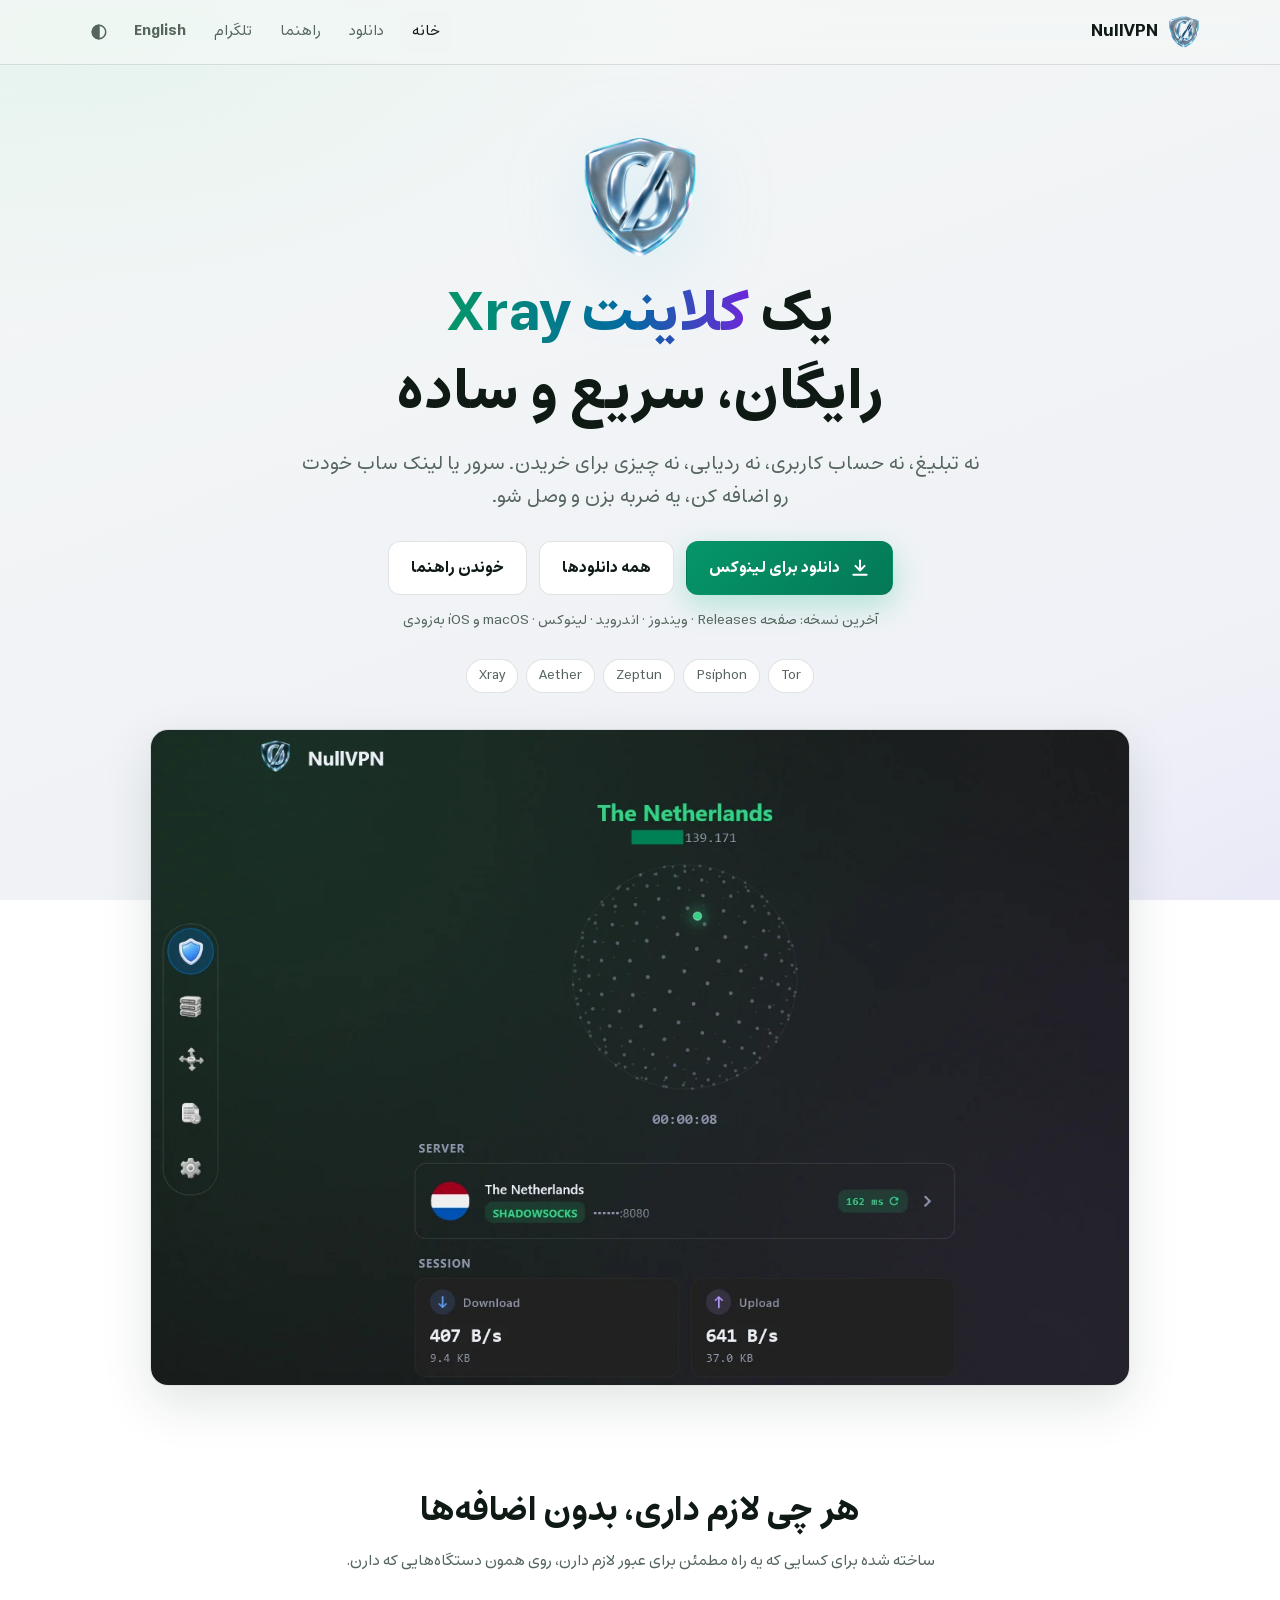
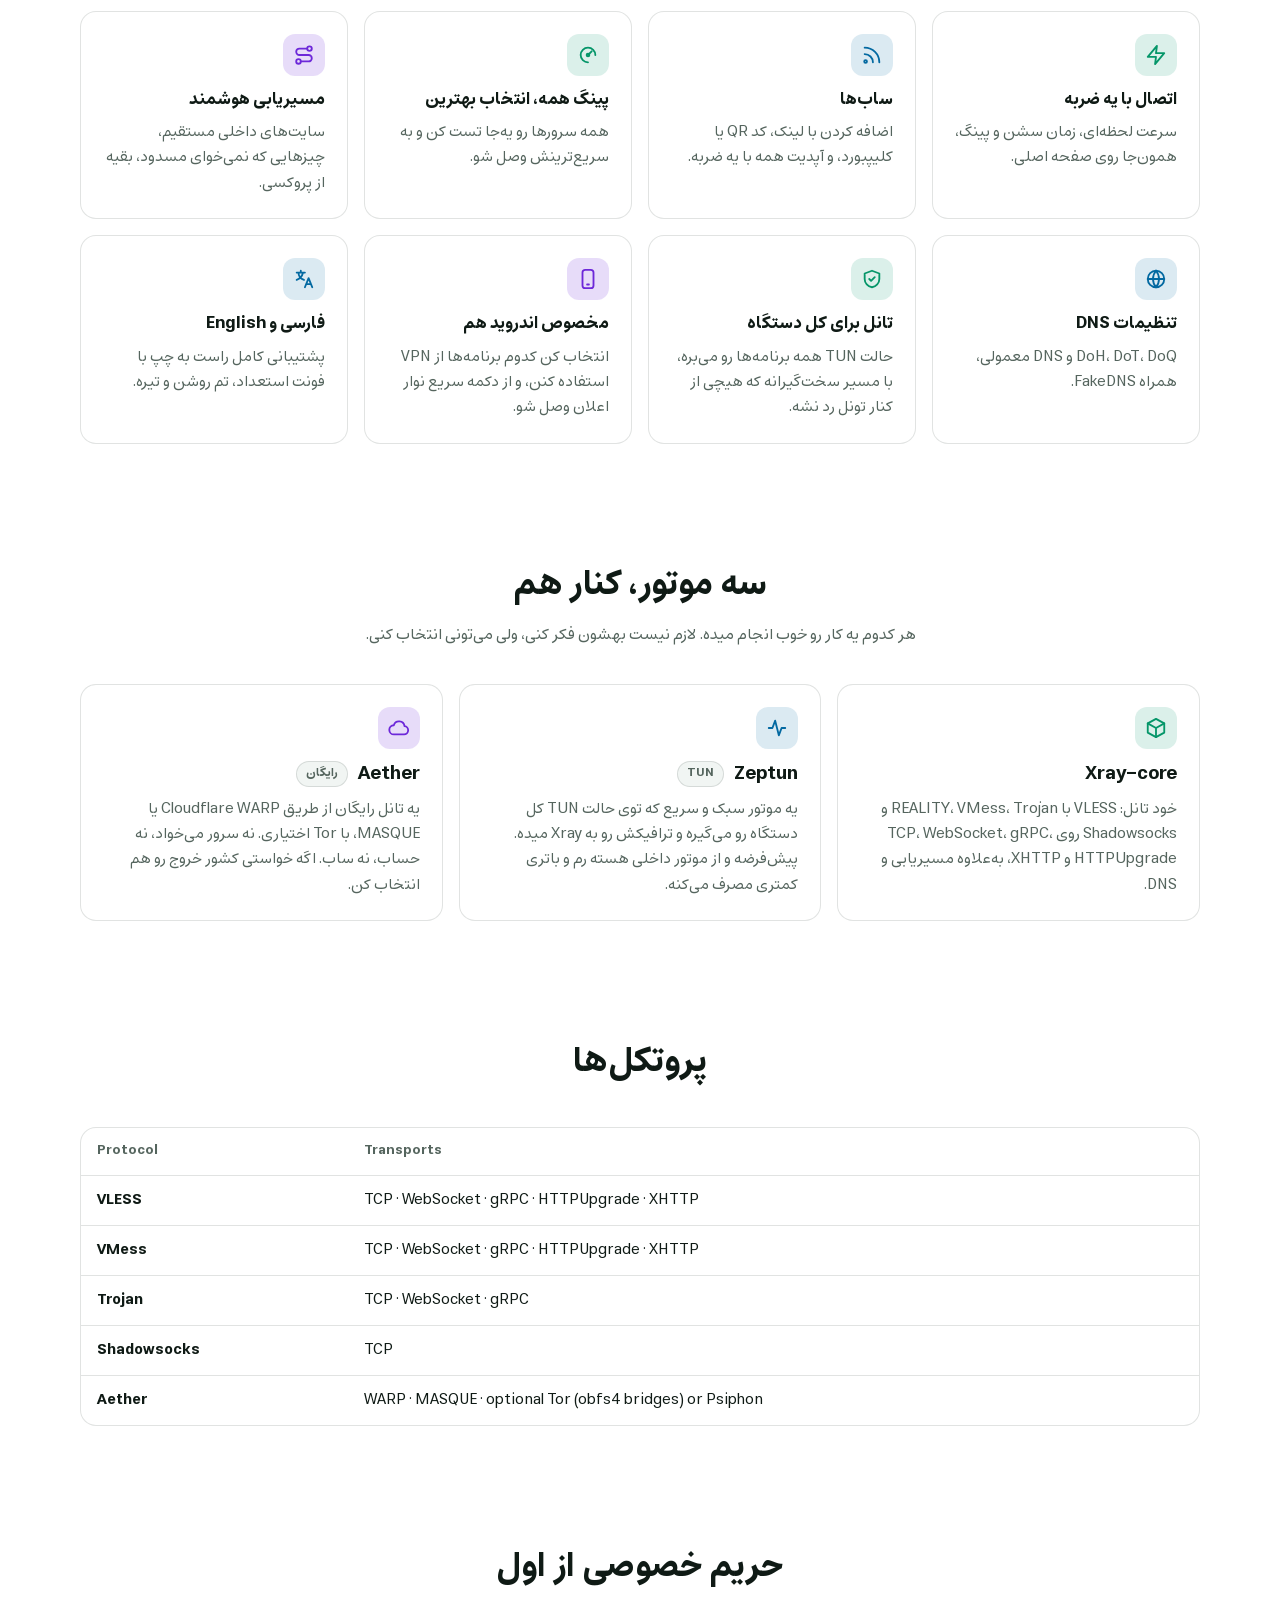
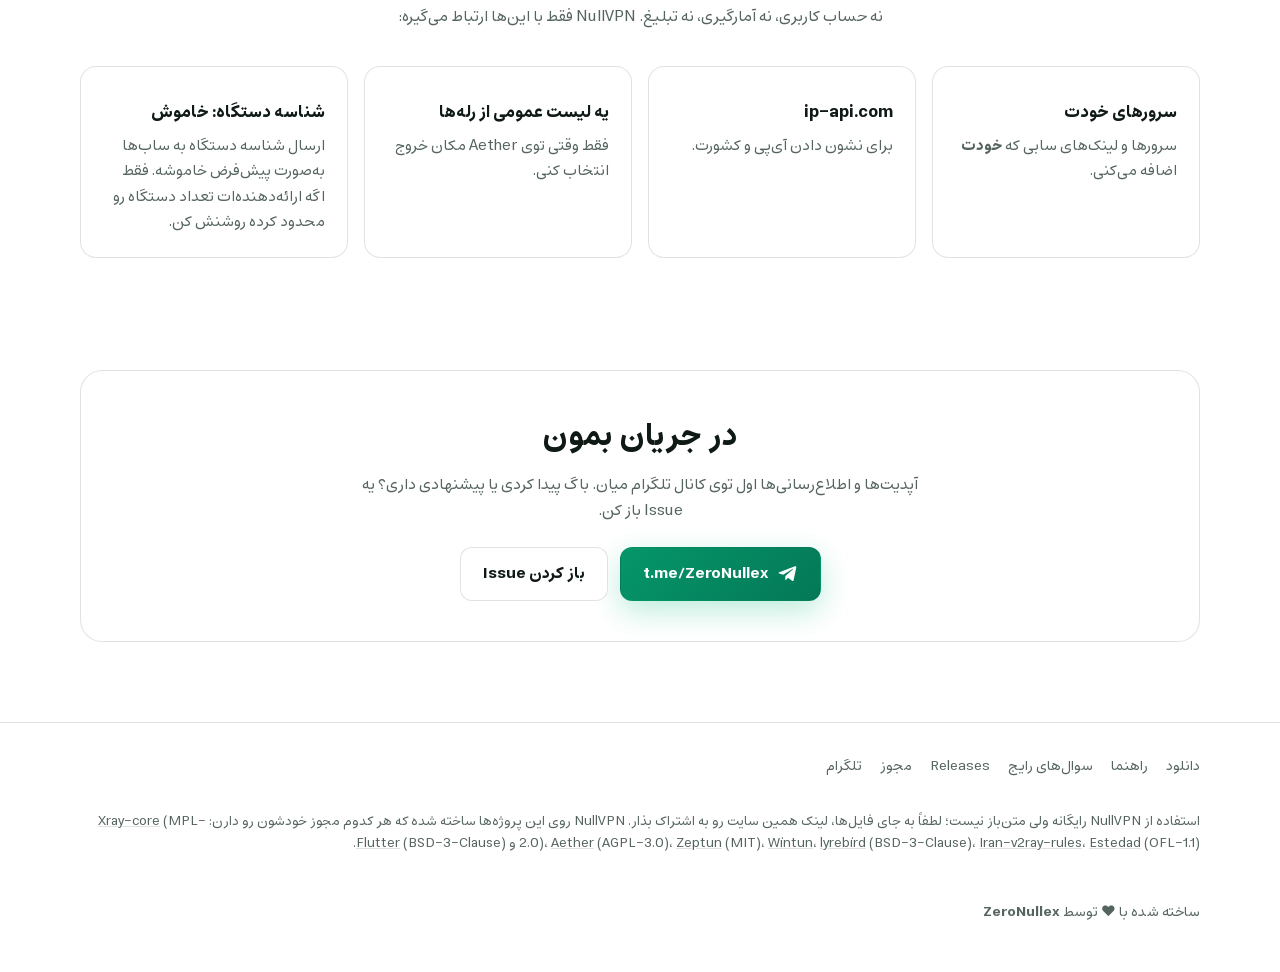
==== fa/index.html @ 5c980df4 "Live Web" ====
<!doctype html>
<html lang="fa" dir="rtl">
<head>
<meta charset="utf-8">
<meta name="viewport" content="width=device-width, initial-scale=1">
<title>NullVPN — کلاینت رایگان Xray</title>
<meta name="description" content="NullVPN یک کلاینت Xray رایگان، سریع و ساده برای ویندوز، اندروید و لینوکسه. نه تبلیغ، نه حساب کاربری، نه ردیابی. همراه با موتور Zeptun و تانل رایگان Aether.">
<meta name="theme-color" content="#0b1210">
<link rel="icon" type="image/png" sizes="32x32" href="../assets/logo-32.png">
<link rel="apple-touch-icon" href="../assets/logo-180.png">
<link rel="alternate" hreflang="en" href="https://nullvpnapp.github.io/">
<link rel="alternate" hreflang="fa" href="https://nullvpnapp.github.io/fa/">
<meta property="og:title" content="NullVPN — کلاینت رایگان Xray">
<meta property="og:description" content="رایگان، سریع و ساده. نه تبلیغ، نه حساب کاربری، نه ردیابی. ویندوز، اندروید و لینوکس.">
<meta property="og:image" content="https://nullvpnapp.github.io/assets/og.jpg">
<meta property="og:type" content="website">
<meta property="og:locale" content="fa_IR">
<meta name="twitter:card" content="summary_large_image">
<link rel="preconnect" href="https://fonts.googleapis.com">
<link rel="preconnect" href="https://fonts.gstatic.com" crossorigin>
<link rel="stylesheet" href="https://fonts.googleapis.com/css2?family=Inter:wght@400;600;700;800&family=JetBrains+Mono:wght@400;600&display=swap">
<link rel="stylesheet" href="../assets/style.css?v=2">
<script>try{var t=localStorage.getItem("theme");if(t)document.documentElement.setAttribute("data-theme",t)}catch(e){}</script>
<script src="../assets/site.js?v=2" defer></script>
</head>
<body>

<header class="site-header">
  <div class="wrap">
    <a class="brand" href="./"><img src="../assets/logo-64.png" alt="" width="32" height="32">NullVPN</a>
    <nav class="nav" aria-label="منو">
      <a href="./" aria-current="page">خانه</a>
      <a href="download.html">دانلود</a>
      <a href="guide.html">راهنما</a>
      <a href="https://t.me/ZeroNullex" rel="noopener">تلگرام</a>
      <a class="lang" href="../" data-lang-switch lang="en" hreflang="en">English</a>
      <button id="theme-toggle" class="icon-btn" type="button" aria-label="تغییر تم">
        <svg viewBox="0 0 24 24" fill="none" stroke="currentColor" stroke-width="2" stroke-linecap="round" stroke-linejoin="round" aria-hidden="true"><circle cx="12" cy="12" r="9"/><path d="M12 3a9 9 0 0 0 0 18z" fill="currentColor"/></svg>
      </button>
    </nav>
  </div>
</header>

<main>
  <section class="hero">
    <div class="wrap">
      <img class="hero-logo" src="../assets/logo-256.png" alt="NullVPN" width="120" height="120">
      <h1>یک <span class="grad">کلاینت Xray</span><br>رایگان، سریع و ساده</h1>
      <p class="lead">نه تبلیغ، نه حساب کاربری، نه ردیابی، نه چیزی برای خریدن. سرور یا لینک ساب خودت رو اضافه کن، یه ضربه بزن و وصل شو.</p>
      <div class="hero-actions">
        <a id="primary-download" class="btn btn-primary" href="download.html" data-download-page="download.html">
          <svg viewBox="0 0 24 24" fill="none" stroke="currentColor" stroke-width="2.4" stroke-linecap="round" stroke-linejoin="round" aria-hidden="true"><path d="M12 3v12M6.5 9.5 12 15l5.5-5.5M4 20h16"/></svg>
          <span data-label>دانلود</span>
        </a>
        <a class="btn btn-ghost" href="download.html">همه دانلودها</a>
        <a class="btn btn-ghost" href="guide.html">خوندن راهنما</a>
      </div>
      <p class="hero-note">آخرین نسخه: <span data-version>صفحه Releases</span> · ویندوز · اندروید · لینوکس · macOS و iOS به‌زودی</p>
      <ul class="pills" dir="ltr">
        <li>Xray</li><li>Aether</li><li>Zeptun</li><li>Psiphon</li><li>Tor</li>
      </ul>
      <picture>
        <source srcset="../assets/screenshot.webp" type="image/webp">
        <img class="shot" src="../assets/screenshot.jpg" alt="NullVPN در حالت وصل، با سرور، زمان سشن و سرعت لحظه‌ای" width="1266" height="848">
      </picture>
    </div>
  </section>

  <section id="features">
    <div class="wrap">
      <div class="section-title">
        <h2>هر چی لازم داری، بدون اضافه‌ها</h2>
        <p>ساخته شده برای کسایی که یه راه مطمئن برای عبور لازم دارن، روی همون دستگاه‌هایی که دارن.</p>
      </div>
      <div class="grid">
        <div class="card">
          <div class="ico"><svg viewBox="0 0 24 24" fill="none" stroke="currentColor" stroke-width="2" stroke-linecap="round" stroke-linejoin="round"><path d="M13 2 3 14h9l-1 8 10-12h-9z"/></svg></div>
          <h3>اتصال با یه ضربه</h3>
          <p>سرعت لحظه‌ای، زمان سشن و پینگ، همون‌جا روی صفحه اصلی.</p>
        </div>
        <div class="card">
          <div class="ico ice"><svg viewBox="0 0 24 24" fill="none" stroke="currentColor" stroke-width="2" stroke-linecap="round" stroke-linejoin="round"><path d="M4 11a9 9 0 0 1 9 9M4 4a16 16 0 0 1 16 16"/><circle cx="5" cy="19" r="1.5"/></svg></div>
          <h3>ساب‌ها</h3>
          <p>اضافه کردن با لینک، کد QR یا کلیپبورد، و آپدیت همه با یه ضربه.</p>
        </div>
        <div class="card">
          <div class="ico"><svg viewBox="0 0 24 24" fill="none" stroke="currentColor" stroke-width="2" stroke-linecap="round" stroke-linejoin="round"><path d="M12 20a8 8 0 1 1 8-8"/><path d="m12 12 4-4"/><circle cx="12" cy="12" r="1.5"/></svg></div>
          <h3>پینگ همه، انتخاب بهترین</h3>
          <p>همه سرورها رو یه‌جا تست کن و به سریع‌ترینش وصل شو.</p>
        </div>
        <div class="card">
          <div class="ico violet"><svg viewBox="0 0 24 24" fill="none" stroke="currentColor" stroke-width="2" stroke-linecap="round" stroke-linejoin="round"><circle cx="6" cy="19" r="2.5"/><circle cx="18" cy="5" r="2.5"/><path d="M8.5 19H17a3.5 3.5 0 0 0 0-7H7a3.5 3.5 0 0 1 0-7h8.5"/></svg></div>
          <h3>مسیریابی هوشمند</h3>
          <p>سایت‌های داخلی مستقیم، چیزهایی که نمی‌خوای مسدود، بقیه از پروکسی.</p>
        </div>
        <div class="card">
          <div class="ico ice"><svg viewBox="0 0 24 24" fill="none" stroke="currentColor" stroke-width="2" stroke-linecap="round" stroke-linejoin="round"><circle cx="12" cy="12" r="9"/><path d="M3 12h18M12 3a14 14 0 0 1 0 18M12 3a14 14 0 0 0 0 18"/></svg></div>
          <h3>تنظیمات DNS</h3>
          <p>DoH، DoT، DoQ و DNS معمولی، همراه FakeDNS.</p>
        </div>
        <div class="card">
          <div class="ico"><svg viewBox="0 0 24 24" fill="none" stroke="currentColor" stroke-width="2" stroke-linecap="round" stroke-linejoin="round"><path d="M12 3 4 6v6c0 4.5 3.4 8.3 8 9 4.6-.7 8-4.5 8-9V6z"/><path d="m9 12 2 2 4-4"/></svg></div>
          <h3>تانل برای کل دستگاه</h3>
          <p>حالت TUN همه برنامه‌ها رو می‌بره، با مسیر سخت‌گیرانه که هیچی از کنار تونل رد نشه.</p>
        </div>
        <div class="card">
          <div class="ico violet"><svg viewBox="0 0 24 24" fill="none" stroke="currentColor" stroke-width="2" stroke-linecap="round" stroke-linejoin="round"><rect x="6" y="2" width="12" height="20" rx="3"/><path d="M11 18h2"/></svg></div>
          <h3>مخصوص اندروید هم</h3>
          <p>انتخاب کن کدوم برنامه‌ها از VPN استفاده کنن، و از دکمه سریع نوار اعلان وصل شو.</p>
        </div>
        <div class="card">
          <div class="ico ice"><svg viewBox="0 0 24 24" fill="none" stroke="currentColor" stroke-width="2" stroke-linecap="round" stroke-linejoin="round"><path d="M4 5h9M8.5 3v2M6 5c0 4 3 7 6 8M11 5c-1 4-4 7-7 8M13 21l4-10 4 10M14.5 17.5h5"/></svg></div>
          <h3>فارسی و English</h3>
          <p>پشتیبانی کامل راست به چپ با فونت استعداد، تم روشن و تیره.</p>
        </div>
      </div>
    </div>
  </section>

  <section id="cores">
    <div class="wrap">
      <div class="section-title">
        <h2>سه موتور، کنار هم</h2>
        <p>هر کدوم یه کار رو خوب انجام میده. لازم نیست بهشون فکر کنی، ولی می‌تونی انتخاب کنی.</p>
      </div>
      <div class="grid cores">
        <div class="card">
          <div class="ico"><svg viewBox="0 0 24 24" fill="none" stroke="currentColor" stroke-width="2" stroke-linecap="round" stroke-linejoin="round"><path d="m12 2 9 5v10l-9 5-9-5V7z"/><path d="m12 22V12M21 7l-9 5-9-5"/></svg></div>
          <h3>Xray-core</h3>
          <p>خود تانل: VLESS با REALITY، VMess، Trojan و Shadowsocks روی TCP، WebSocket، gRPC، HTTPUpgrade و XHTTP، به‌علاوه مسیریابی و DNS.</p>
        </div>
        <div class="card">
          <div class="ico ice"><svg viewBox="0 0 24 24" fill="none" stroke="currentColor" stroke-width="2" stroke-linecap="round" stroke-linejoin="round"><path d="M3 12h4l3-8 4 16 3-8h4"/></svg></div>
          <h3>Zeptun <span class="tag">TUN</span></h3>
          <p>یه موتور سبک و سریع که توی حالت TUN کل دستگاه رو می‌گیره و ترافیکش رو به Xray میده. پیش‌فرضه و از موتور داخلی هسته رم و باتری کمتری مصرف می‌کنه.</p>
        </div>
        <div class="card">
          <div class="ico violet"><svg viewBox="0 0 24 24" fill="none" stroke="currentColor" stroke-width="2" stroke-linecap="round" stroke-linejoin="round"><path d="M17.5 19a4.5 4.5 0 0 0 .5-8.97A6 6 0 0 0 6.34 9 4 4 0 0 0 6.5 19z"/></svg></div>
          <h3>Aether <span class="tag">رایگان</span></h3>
          <p>یه تانل رایگان از طریق Cloudflare WARP یا MASQUE، با Tor اختیاری. نه سرور می‌خواد، نه حساب، نه ساب. اگه خواستی کشور خروج رو هم انتخاب کن.</p>
        </div>
      </div>
    </div>
  </section>

  <section id="protocols">
    <div class="wrap">
      <div class="section-title">
        <h2>پروتکل‌ها</h2>
      </div>
      <div class="table-wrap" dir="ltr">
        <table>
          <thead><tr><th>Protocol</th><th>Transports</th></tr></thead>
          <tbody>
            <tr><td>VLESS</td><td>TCP · WebSocket · gRPC · HTTPUpgrade · XHTTP</td></tr>
            <tr><td>VMess</td><td>TCP · WebSocket · gRPC · HTTPUpgrade · XHTTP</td></tr>
            <tr><td>Trojan</td><td>TCP · WebSocket · gRPC</td></tr>
            <tr><td>Shadowsocks</td><td>TCP</td></tr>
            <tr><td>Aether</td><td>WARP · MASQUE · optional Tor (obfs4 bridges) or Psiphon</td></tr>
          </tbody>
        </table>
      </div>
    </div>
  </section>

  <section id="privacy">
    <div class="wrap">
      <div class="section-title">
        <h2>حریم خصوصی از اول</h2>
        <p>نه حساب کاربری، نه آمارگیری، نه تبلیغ. NullVPN فقط با این‌ها ارتباط می‌گیره:</p>
      </div>
      <div class="grid">
        <div class="card"><h3>سرورهای خودت</h3><p>سرورها و لینک‌های سابی که <strong>خودت</strong> اضافه می‌کنی.</p></div>
        <div class="card"><h3>ip-api.com</h3><p>برای نشون دادن آی‌پی و کشورت.</p></div>
        <div class="card"><h3>یه لیست عمومی از رله‌ها</h3><p>فقط وقتی توی Aether مکان خروج انتخاب کنی.</p></div>
        <div class="card"><h3>شناسه دستگاه: خاموش</h3><p>ارسال شناسه دستگاه به ساب‌ها به‌صورت پیش‌فرض خاموشه. فقط اگه ارائه‌دهنده‌ات تعداد دستگاه رو محدود کرده روشنش کن.</p></div>
      </div>
    </div>
  </section>

  <section id="community">
    <div class="wrap">
      <div class="cta-band">
        <h2>در جریان بمون</h2>
        <p>آپدیت‌ها و اطلاع‌رسانی‌ها اول توی کانال تلگرام میان. باگ پیدا کردی یا پیشنهادی داری؟ یه Issue باز کن.</p>
        <div class="hero-actions">
          <a class="btn btn-primary" href="https://t.me/ZeroNullex" rel="noopener">
            <svg viewBox="0 0 24 24" fill="currentColor" aria-hidden="true"><path d="M21.9 4.3 18.7 19.4c-.2 1.1-.9 1.3-1.8.8l-4.9-3.6-2.4 2.3c-.3.3-.5.5-1 .5l.3-5 9.1-8.2c.4-.4-.1-.6-.6-.2L6.2 13 1.4 11.5c-1-.3-1-1 .2-1.5l18.8-7.2c.9-.3 1.6.2 1.5 1.5z"/></svg>
            <span dir="ltr">t.me/ZeroNullex</span>
          </a>
          <a class="btn btn-ghost" href="https://github.com/snarefps/NullVPN/issues" rel="noopener">باز کردن Issue</a>
        </div>
      </div>
    </div>
  </section>
</main>

<footer class="site-footer">
  <div class="wrap">
    <div class="foot-links">
      <a href="download.html">دانلود</a>
      <a href="guide.html">راهنما</a>
      <a href="guide.html#faq">سوال‌های رایج</a>
      <a href="https://github.com/snarefps/NullVPN/releases" rel="noopener">Releases</a>
      <a href="https://github.com/snarefps/NullVPN/blob/main/LICENSE" rel="noopener">مجوز</a>
      <a href="https://t.me/ZeroNullex" rel="noopener">تلگرام</a>
    </div>
    <p class="credits">استفاده از NullVPN رایگانه ولی متن‌باز نیست؛ لطفاً به جای فایل‌ها، لینک همین سایت رو به اشتراک بذار. NullVPN روی این پروژه‌ها ساخته شده که هر کدوم مجوز خودشون رو دارن:
      <a href="https://github.com/XTLS/Xray-core" rel="noopener">Xray-core</a> (MPL-2.0)،
      <a href="https://github.com/CluvexStudio/Aether" rel="noopener">Aether</a> (AGPL-3.0)،
      <a href="https://github.com/Noisemux/zeptun" rel="noopener">Zeptun</a> (MIT)،
      <a href="https://www.wintun.net" rel="noopener">Wintun</a>،
      <a href="https://gitlab.torproject.org/tpo/anti-censorship/pluggable-transports/lyrebird" rel="noopener">lyrebird</a> (BSD-3-Clause)،
      <a href="https://github.com/chocolate4u/Iran-v2ray-rules" rel="noopener">Iran-v2ray-rules</a>،
      <a href="https://github.com/aminabedi68/Estedad" rel="noopener">Estedad</a> (OFL-1.1) و
      <a href="https://flutter.dev" rel="noopener">Flutter</a> (BSD-3-Clause).</p>
    <p>ساخته شده با ❤️ توسط <strong>ZeroNullex</strong></p>
  </div>
</footer>

</body>
</html>
---- assets/style.css ----
/* NullVPN site. One stylesheet for both languages; Persian pages set
   dir="rtl" and lang="fa", and everything here uses logical properties so
   the layout mirrors on its own. */

@font-face {
  font-family: "Estedad";
  src: url("fonts/Estedad-Regular.ttf") format("truetype");
  font-weight: 400;
  font-display: swap;
}
@font-face {
  font-family: "Estedad";
  src: url("fonts/Estedad-Bold.ttf") format("truetype");
  font-weight: 700;
  font-display: swap;
}

:root {
  --bg: #0b1210;
  --bg-2: #120f1a;
  --surface: rgba(255, 255, 255, 0.04);
  --surface-2: rgba(255, 255, 255, 0.07);
  --border: rgba(255, 255, 255, 0.10);
  --text: #e8eeeb;
  --muted: #9aa8a2;
  --accent: #34d399;
  --accent-strong: #10b981;
  --accent-ink: #04130d;
  --ice: #7dd3fc;
  --violet: #a78bfa;
  --warn: #fbbf24;
  --code-bg: rgba(0, 0, 0, 0.35);
  --shadow: 0 20px 60px rgba(0, 0, 0, 0.45);
  --radius: 16px;
  --font: "Inter", system-ui, -apple-system, "Segoe UI", Roboto, sans-serif;
  --mono: "JetBrains Mono", ui-monospace, SFMono-Regular, Menlo, Consolas, monospace;
  color-scheme: dark;
}

:root[data-theme="light"] {
  --bg: #f4f7f5;
  --bg-2: #eef0f7;
  --surface: #ffffff;
  --surface-2: #f1f5f3;
  --border: rgba(12, 30, 22, 0.12);
  --text: #0f1a15;
  --muted: #55655e;
  --accent: #059669;
  --accent-strong: #047857;
  --accent-ink: #ffffff;
  --ice: #0369a1;
  --violet: #6d28d9;
  --warn: #b45309;
  --code-bg: #eef2f0;
  --shadow: 0 18px 50px rgba(15, 40, 30, 0.12);
  color-scheme: light;
}

@media (prefers-color-scheme: light) {
  :root:not([data-theme="dark"]) {
    --bg: #f4f7f5;
    --bg-2: #eef0f7;
    --surface: #ffffff;
    --surface-2: #f1f5f3;
    --border: rgba(12, 30, 22, 0.12);
    --text: #0f1a15;
    --muted: #55655e;
    --accent: #059669;
    --accent-strong: #047857;
    --accent-ink: #ffffff;
    --ice: #0369a1;
    --violet: #6d28d9;
    --warn: #b45309;
    --code-bg: #eef2f0;
    --shadow: 0 18px 50px rgba(15, 40, 30, 0.12);
    color-scheme: light;
  }
}

html[lang="fa"] { --font: "Estedad", "Inter", system-ui, sans-serif; }

* { box-sizing: border-box; }

html { scroll-behavior: smooth; }

body {
  margin: 0;
  font-family: var(--font);
  font-size: 16px;
  line-height: 1.65;
  color: var(--text);
  background:
    radial-gradient(1200px 700px at 0% -10%, rgba(52, 211, 153, 0.10), transparent 60%),
    radial-gradient(900px 600px at 110% 110%, rgba(167, 139, 250, 0.10), transparent 60%),
    linear-gradient(160deg, var(--bg), var(--bg-2));
  background-attachment: fixed;
  min-height: 100vh;
  -webkit-font-smoothing: antialiased;
}

img { max-width: 100%; height: auto; display: block; }

a { color: var(--accent); text-decoration: none; }
a:hover { text-decoration: underline; }

code, kbd {
  font-family: var(--mono);
  font-size: 0.88em;
  background: var(--code-bg);
  border: 1px solid var(--border);
  border-radius: 6px;
  padding: 0.1em 0.4em;
  direction: ltr;
  unicode-bidi: isolate;
}

pre {
  font-family: var(--mono);
  font-size: 0.88rem;
  background: var(--code-bg);
  border: 1px solid var(--border);
  border-radius: 12px;
  padding: 14px 16px;
  overflow-x: auto;
  direction: ltr;
  text-align: left;
  line-height: 1.55;
}
pre code { background: none; border: 0; padding: 0; font-size: inherit; }

.wrap { width: min(1120px, 100% - 32px); margin-inline: auto; }

/* ---------- header ---------- */

.site-header {
  position: sticky;
  top: 0;
  z-index: 20;
  backdrop-filter: saturate(160%) blur(14px);
  -webkit-backdrop-filter: saturate(160%) blur(14px);
  background: color-mix(in srgb, var(--bg) 72%, transparent);
  border-bottom: 1px solid var(--border);
}
.site-header .wrap {
  display: flex;
  align-items: center;
  gap: 16px;
  min-height: 64px;
}
.brand {
  display: flex;
  align-items: center;
  gap: 10px;
  font-weight: 700;
  font-size: 1.1rem;
  color: var(--text);
}
.brand:hover { text-decoration: none; }
.brand img { width: 32px; height: 32px; }

.nav {
  display: flex;
  align-items: center;
  gap: 4px;
  margin-inline-start: auto;
  flex-wrap: wrap;
}
.nav a, .nav button {
  color: var(--muted);
  font: inherit;
  font-size: 0.95rem;
  padding: 8px 12px;
  border-radius: 10px;
  background: none;
  border: 0;
  cursor: pointer;
}
.nav a:hover, .nav button:hover { color: var(--text); background: var(--surface-2); text-decoration: none; }
.nav a[aria-current="page"] { color: var(--text); background: var(--surface-2); }
.nav .lang { font-weight: 700; }
.nav .icon-btn { display: inline-grid; place-items: center; width: 38px; height: 38px; padding: 0; }
.nav .icon-btn svg { width: 18px; height: 18px; }

@media (max-width: 640px) {
  .site-header .wrap { flex-wrap: wrap; padding-block: 8px; gap: 6px; }
  .nav { margin-inline-start: 0; width: 100%; justify-content: space-between; }
  .nav a, .nav button { padding: 8px 9px; font-size: 0.9rem; }
}

/* ---------- buttons ---------- */

.btn {
  display: inline-flex;
  align-items: center;
  justify-content: center;
  gap: 10px;
  font: inherit;
  font-weight: 700;
  padding: 13px 22px;
  border-radius: 12px;
  border: 1px solid transparent;
  cursor: pointer;
  transition: transform 0.15s ease, background 0.15s ease, box-shadow 0.15s ease;
  text-align: center;
}
.btn:hover { text-decoration: none; transform: translateY(-1px); }
.btn svg { width: 20px; height: 20px; flex: none; }
.btn-primary {
  background: linear-gradient(135deg, var(--accent), var(--accent-strong));
  color: var(--accent-ink);
  box-shadow: 0 10px 30px rgba(16, 185, 129, 0.28);
}
.btn-ghost {
  background: var(--surface);
  color: var(--text);
  border-color: var(--border);
}
.btn-ghost:hover { background: var(--surface-2); }
.btn[aria-disabled="true"] {
  opacity: 0.55;
  pointer-events: none;
  box-shadow: none;
}
.btn-small { padding: 9px 14px; font-size: 0.92rem; border-radius: 10px; }

/* ---------- hero ---------- */

.hero {
  padding-block: 72px 40px;
  text-align: center;
}
.hero-logo {
  width: 120px;
  height: 120px;
  margin: 0 auto 20px;
  filter: drop-shadow(0 16px 40px rgba(125, 211, 252, 0.28));
}
.hero h1 {
  font-size: clamp(2.2rem, 6vw, 3.6rem);
  line-height: 1.12;
  margin: 0 0 14px;
  letter-spacing: -0.02em;
}
html[lang="fa"] .hero h1 { letter-spacing: 0; line-height: 1.35; }
.hero h1 .grad {
  background: linear-gradient(90deg, var(--accent), var(--ice) 60%, var(--violet));
  -webkit-background-clip: text;
  background-clip: text;
  color: transparent;
}
.hero .lead {
  font-size: clamp(1.05rem, 2.4vw, 1.25rem);
  color: var(--muted);
  max-width: 680px;
  margin: 0 auto 28px;
}
.hero-actions {
  display: flex;
  gap: 12px;
  justify-content: center;
  flex-wrap: wrap;
}
.hero-note {
  margin-top: 14px;
  font-size: 0.9rem;
  color: var(--muted);
}
.pills {
  display: flex;
  flex-wrap: wrap;
  gap: 8px;
  justify-content: center;
  margin-top: 26px;
  padding: 0;
  list-style: none;
}
.pills li {
  font-size: 0.85rem;
  color: var(--muted);
  border: 1px solid var(--border);
  background: var(--surface);
  border-radius: 999px;
  padding: 5px 12px;
}

.shot {
  margin: 36px auto 0;
  width: 100%;
  max-width: min(980px, 100%);
  border-radius: 18px;
  overflow: hidden;
  border: 1px solid var(--border);
  box-shadow: var(--shadow);
}

/* ---------- sections ---------- */

section { padding-block: 56px; }
.section-title {
  text-align: center;
  margin-bottom: 36px;
}
.section-title h2 {
  font-size: clamp(1.6rem, 4vw, 2.2rem);
  margin: 0 0 8px;
  letter-spacing: -0.01em;
}
.section-title p { color: var(--muted); margin: 0 auto; max-width: 640px; }

.grid {
  display: grid;
  gap: 16px;
  grid-template-columns: repeat(auto-fill, minmax(250px, 1fr));
}
.card {
  background: var(--surface);
  border: 1px solid var(--border);
  border-radius: var(--radius);
  padding: 22px;
}
.card h3 { margin: 10px 0 6px; font-size: 1.08rem; }
.card p { margin: 0; color: var(--muted); font-size: 0.96rem; }
.card .ico {
  width: 42px;
  height: 42px;
  border-radius: 12px;
  display: grid;
  place-items: center;
  background: color-mix(in srgb, var(--accent) 14%, transparent);
  color: var(--accent);
}
.card .ico svg { width: 22px; height: 22px; }
.card .ico.ice { background: color-mix(in srgb, var(--ice) 14%, transparent); color: var(--ice); }
.card .ico.violet { background: color-mix(in srgb, var(--violet) 16%, transparent); color: var(--violet); }

.cores { grid-template-columns: repeat(auto-fit, minmax(280px, 1fr)); }
.cores .card h3 { font-size: 1.2rem; }
.tag {
  display: inline-block;
  font-size: 0.75rem;
  font-weight: 700;
  padding: 2px 9px;
  border-radius: 999px;
  background: var(--surface-2);
  color: var(--muted);
  border: 1px solid var(--border);
  vertical-align: middle;
  margin-inline-start: 6px;
}

/* ---------- tables ---------- */

.table-wrap { overflow-x: auto; border: 1px solid var(--border); border-radius: var(--radius); background: var(--surface); }
table { width: 100%; border-collapse: collapse; font-size: 0.95rem; }
th, td { padding: 12px 16px; text-align: start; border-bottom: 1px solid var(--border); }
tr:last-child td { border-bottom: 0; }
th { color: var(--muted); font-weight: 700; font-size: 0.85rem; text-transform: uppercase; letter-spacing: 0.04em; }
html[lang="fa"] th { text-transform: none; letter-spacing: 0; }
td:first-child { font-weight: 700; }

/* ---------- downloads ---------- */

.release-line {
  text-align: center;
  color: var(--muted);
  margin: -18px 0 30px;
  font-size: 0.95rem;
}
.release-line strong { color: var(--text); }

.platforms { display: grid; gap: 18px; }
.platform {
  background: var(--surface);
  border: 1px solid var(--border);
  border-radius: var(--radius);
  padding: 22px;
  scroll-margin-top: 90px;
}
.platform.is-you { border-color: color-mix(in srgb, var(--accent) 55%, transparent); box-shadow: 0 0 0 3px color-mix(in srgb, var(--accent) 16%, transparent); }
.platform-head {
  display: flex;
  align-items: center;
  gap: 14px;
  margin-bottom: 14px;
  flex-wrap: wrap;
}
.platform-head .ico { width: 46px; height: 46px; border-radius: 12px; display: grid; place-items: center; background: var(--surface-2); color: var(--text); }
.platform-head .ico svg { width: 26px; height: 26px; }
.platform-head h2 { margin: 0; font-size: 1.3rem; }
.platform-head .req { color: var(--muted); font-size: 0.9rem; }
.you-badge {
  display: none;
  margin-inline-start: auto;
  font-size: 0.8rem;
  font-weight: 700;
  color: var(--accent);
  border: 1px solid color-mix(in srgb, var(--accent) 45%, transparent);
  border-radius: 999px;
  padding: 3px 10px;
}
.platform.is-you .you-badge { display: inline-block; }

.files { display: grid; gap: 10px; }
.file {
  display: grid;
  grid-template-columns: 1fr auto;
  align-items: center;
  gap: 12px;
  padding: 12px 14px;
  border-radius: 12px;
  background: var(--surface-2);
  border: 1px solid var(--border);
}
.file .name { font-weight: 700; }
.file .meta { color: var(--muted); font-size: 0.85rem; }
.file .meta code { font-size: 0.8rem; }
.file.recommended { border-color: color-mix(in srgb, var(--accent) 40%, transparent); }
.file .rec {
  font-size: 0.72rem;
  font-weight: 700;
  color: var(--accent);
  margin-inline-start: 6px;
}
@media (max-width: 560px) {
  .file { grid-template-columns: 1fr; }
  .file .btn { width: 100%; }
}

.soon {
  color: var(--muted);
  font-size: 0.95rem;
  padding: 14px;
  border-radius: 12px;
  border: 1px dashed var(--border);
  background: var(--surface-2);
}

.callout {
  border-radius: 12px;
  padding: 12px 16px;
  margin: 14px 0 0;
  font-size: 0.93rem;
  background: color-mix(in srgb, var(--warn) 9%, transparent);
  border: 1px solid color-mix(in srgb, var(--warn) 30%, transparent);
}
.callout.info {
  background: color-mix(in srgb, var(--ice) 8%, transparent);
  border-color: color-mix(in srgb, var(--ice) 28%, transparent);
}
.callout p { margin: 0; }
.callout p + p { margin-top: 6px; }

/* ---------- guide ---------- */

.guide-layout {
  display: grid;
  grid-template-columns: 240px minmax(0, 1fr);
  gap: 36px;
  padding-block: 40px 64px;
}
.toc {
  position: sticky;
  top: 84px;
  align-self: start;
  font-size: 0.93rem;
}
.toc strong { display: block; margin-bottom: 8px; color: var(--muted); font-size: 0.8rem; text-transform: uppercase; letter-spacing: 0.06em; }
html[lang="fa"] .toc strong { text-transform: none; letter-spacing: 0; }
.toc ol { list-style: none; margin: 0; padding: 0; display: grid; gap: 2px; }
.toc a { display: block; color: var(--muted); padding: 6px 10px; border-radius: 8px; }
.toc a:hover { background: var(--surface-2); color: var(--text); text-decoration: none; }
@media (max-width: 860px) {
  .guide-layout { grid-template-columns: minmax(0, 1fr); gap: 18px; }
  .toc { position: static; background: var(--surface); border: 1px solid var(--border); border-radius: var(--radius); padding: 16px; }
  .toc ol { grid-template-columns: repeat(auto-fill, minmax(180px, 1fr)); }
}

.doc h1 { font-size: clamp(1.8rem, 4.5vw, 2.5rem); margin: 0 0 8px; }
.doc > .lead { color: var(--muted); margin: 0 0 28px; font-size: 1.08rem; }
.doc h2 {
  font-size: 1.5rem;
  margin: 44px 0 12px;
  padding-top: 8px;
  scroll-margin-top: 84px;
}
.doc h3 { font-size: 1.12rem; margin: 26px 0 8px; scroll-margin-top: 84px; }
.doc p, .doc li { color: var(--text); }
.doc ol, .doc ul { padding-inline-start: 1.4em; }
.doc li { margin: 6px 0; }
.doc .muted { color: var(--muted); }
.doc .table-wrap { margin: 12px 0 18px; }

.steps { counter-reset: step; list-style: none; padding: 0 !important; }
.steps > li {
  counter-increment: step;
  position: relative;
  padding-inline-start: 44px;
  margin: 14px 0;
}
.steps > li::before {
  content: counter(step);
  position: absolute;
  inset-inline-start: 0;
  top: 0;
  width: 30px;
  height: 30px;
  border-radius: 50%;
  display: grid;
  place-items: center;
  font-weight: 700;
  font-size: 0.9rem;
  background: color-mix(in srgb, var(--accent) 16%, transparent);
  color: var(--accent);
}
html[lang="fa"] .steps > li::before { content: counter(step, persian); }

.ui { font-weight: 700; color: var(--text); background: var(--surface-2); border: 1px solid var(--border); border-radius: 6px; padding: 0 6px; -webkit-box-decoration-break: clone; box-decoration-break: clone; overflow-wrap: anywhere; }

details {
  background: var(--surface);
  border: 1px solid var(--border);
  border-radius: 12px;
  padding: 0 16px;
  margin: 10px 0;
}
details summary {
  cursor: pointer;
  font-weight: 700;
  padding: 14px 0;
  list-style: none;
}
details summary::-webkit-details-marker { display: none; }
details summary::after { content: "+"; float: inline-end; color: var(--muted); font-weight: 400; }
details[open] summary::after { content: "–"; }
details > :not(summary) { margin-top: 0; }
details[open] { padding-bottom: 14px; }

/* ---------- community / footer ---------- */

.cta-band {
  text-align: center;
  background: var(--surface);
  border: 1px solid var(--border);
  border-radius: 22px;
  padding: 40px 22px;
}
.cta-band h2 { margin: 0 0 8px; font-size: clamp(1.5rem, 4vw, 2rem); }
.cta-band p { color: var(--muted); margin: 0 auto 22px; max-width: 560px; }

.site-footer {
  border-top: 1px solid var(--border);
  padding-block: 32px;
  color: var(--muted);
  font-size: 0.9rem;
  margin-top: 24px;
}
.site-footer .wrap { display: grid; gap: 18px; }
.foot-links { display: flex; flex-wrap: wrap; gap: 6px 18px; }
.foot-links a { color: var(--muted); }
.foot-links a:hover { color: var(--text); }
.credits { font-size: 0.85rem; }
.credits a { color: var(--muted); text-decoration: underline; text-decoration-color: var(--border); }

.sr-only { position: absolute; width: 1px; height: 1px; overflow: hidden; clip: rect(0 0 0 0); white-space: nowrap; }

@media (prefers-reduced-motion: reduce) {
  html { scroll-behavior: auto; }
  .btn { transition: none; }
  .btn:hover { transform: none; }
}
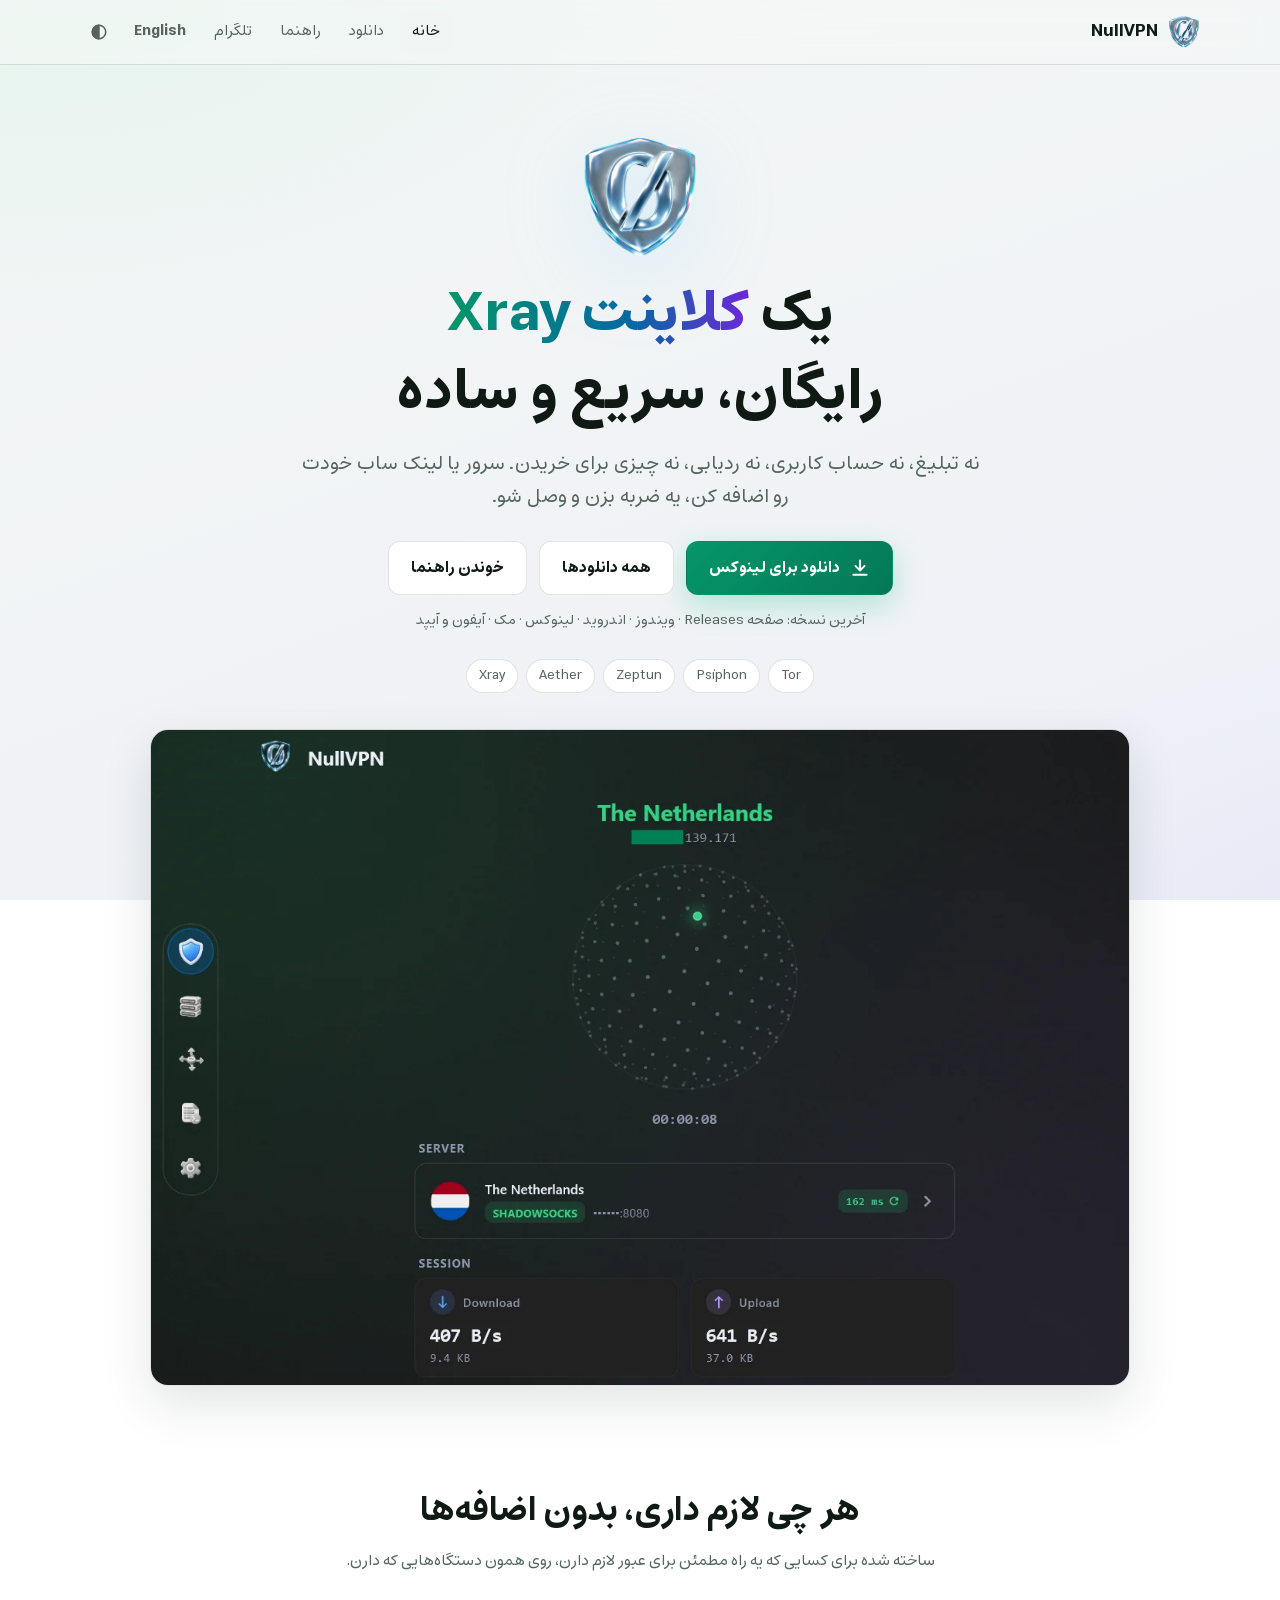
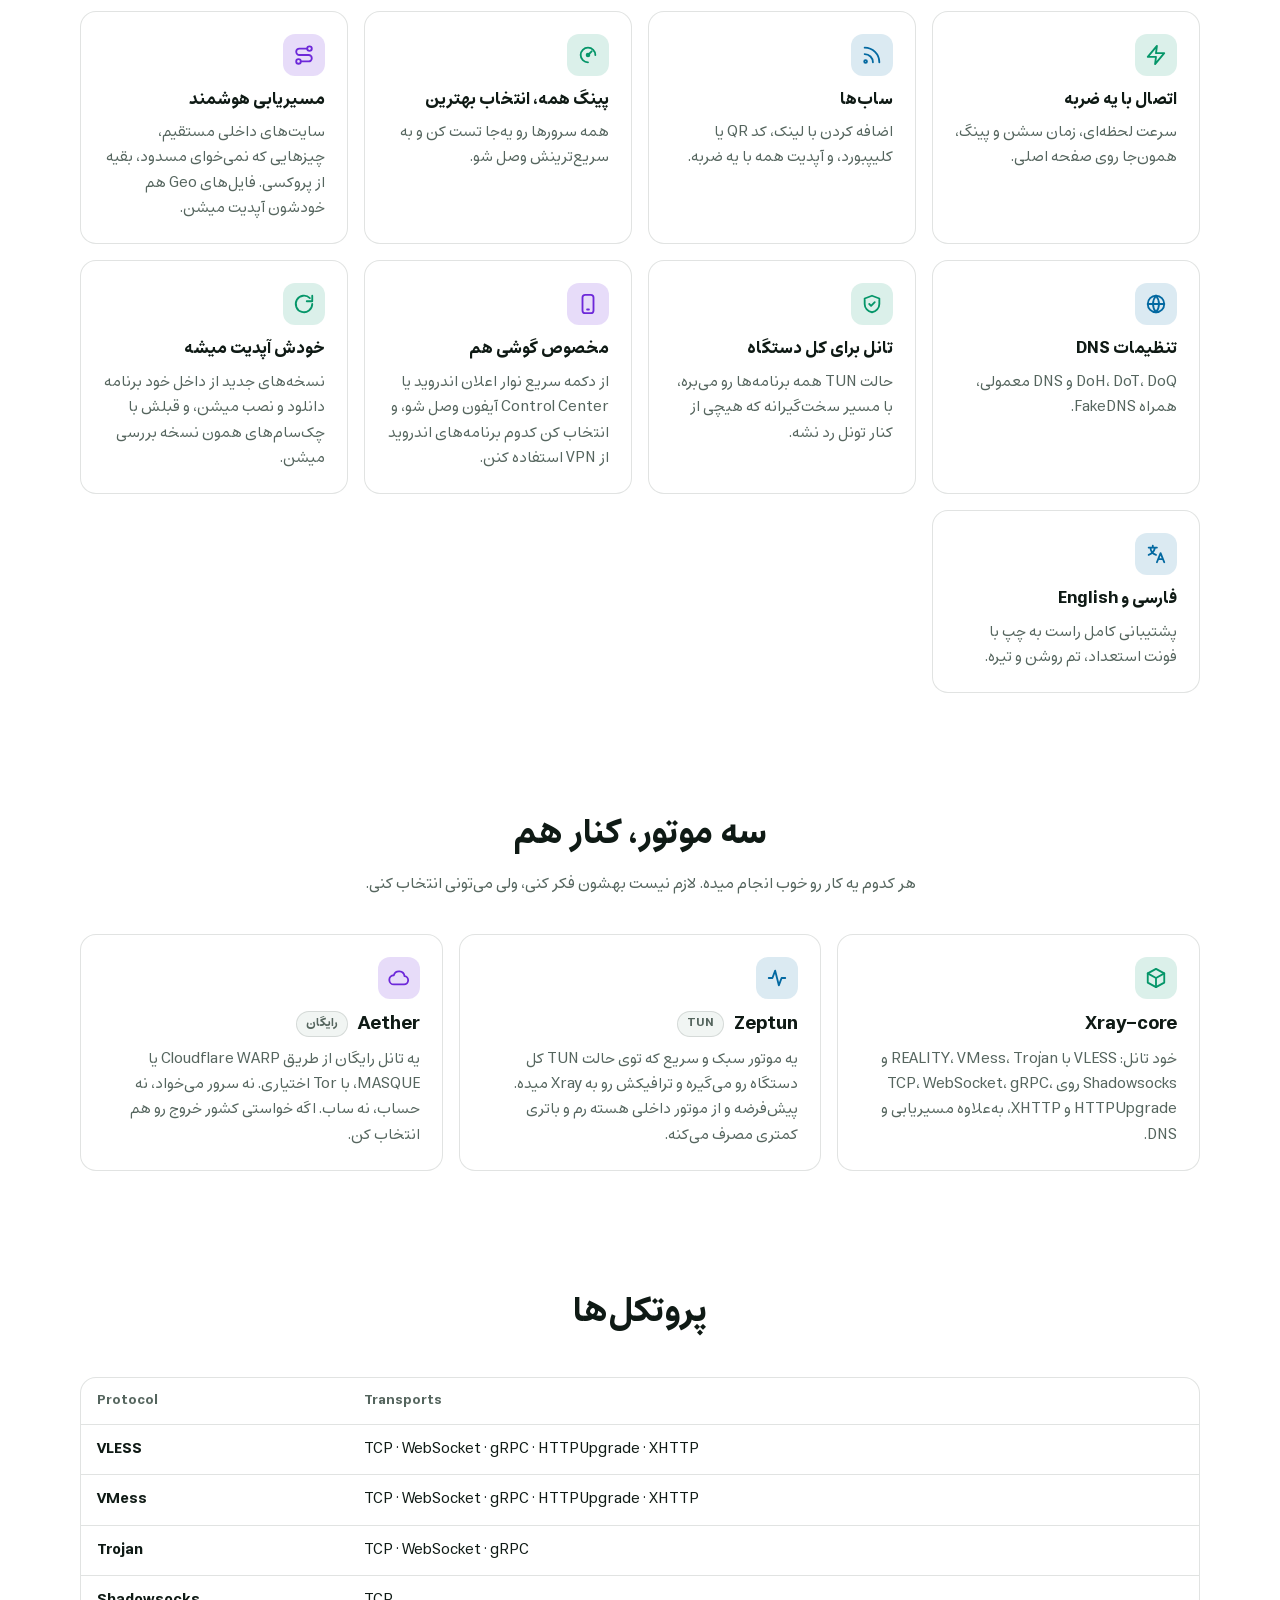
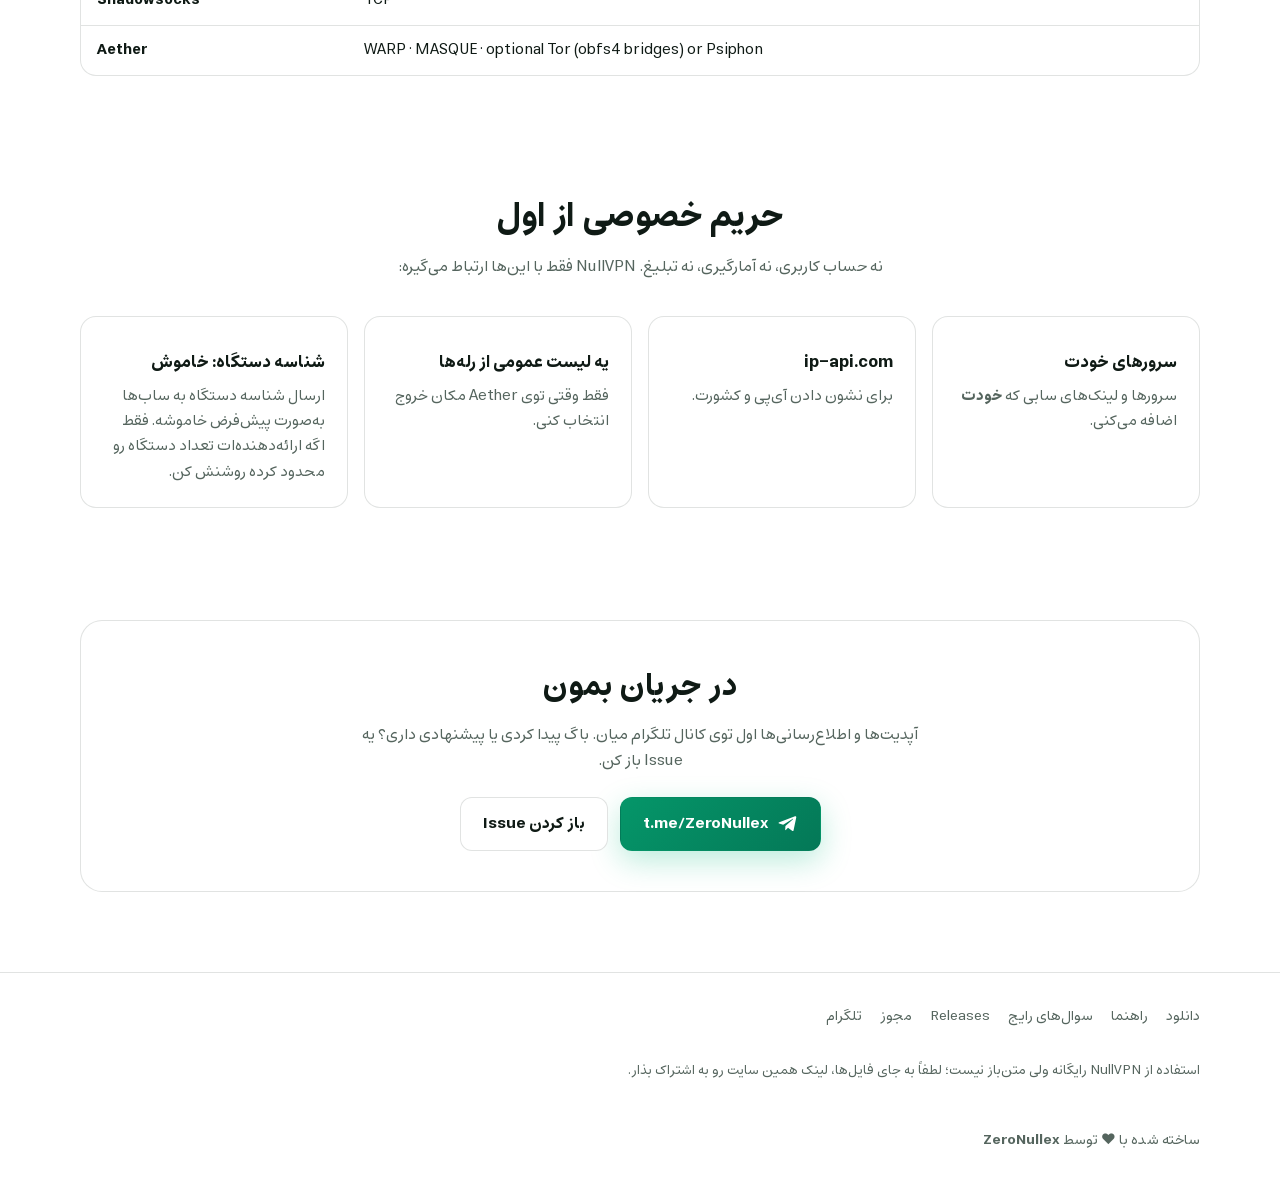
==== commit 3d5cc505: "Live Web" ====
--- a/fa/index.html
+++ b/fa/index.html
@@ -4,14 +4,14 @@
 <meta charset="utf-8">
 <meta name="viewport" content="width=device-width, initial-scale=1">
 <title>NullVPN — کلاینت رایگان Xray</title>
-<meta name="description" content="NullVPN یک کلاینت Xray رایگان، سریع و ساده برای ویندوز، اندروید و لینوکسه. نه تبلیغ، نه حساب کاربری، نه ردیابی. همراه با موتور Zeptun و تانل رایگان Aether.">
+<meta name="description" content="NullVPN یک کلاینت Xray رایگان، سریع و ساده برای ویندوز، اندروید، لینوکس، مک و آیفونه. نه تبلیغ، نه حساب کاربری، نه ردیابی. همراه با موتور Zeptun و تانل رایگان Aether.">
 <meta name="theme-color" content="#0b1210">
 <link rel="icon" type="image/png" sizes="32x32" href="../assets/logo-32.png">
 <link rel="apple-touch-icon" href="../assets/logo-180.png">
 <link rel="alternate" hreflang="en" href="https://nullvpnapp.github.io/">
 <link rel="alternate" hreflang="fa" href="https://nullvpnapp.github.io/fa/">
 <meta property="og:title" content="NullVPN — کلاینت رایگان Xray">
-<meta property="og:description" content="رایگان، سریع و ساده. نه تبلیغ، نه حساب کاربری، نه ردیابی. ویندوز، اندروید و لینوکس.">
+<meta property="og:description" content="رایگان، سریع و ساده. نه تبلیغ، نه حساب کاربری، نه ردیابی. ویندوز، اندروید، لینوکس، مک و آیفون.">
 <meta property="og:image" content="https://nullvpnapp.github.io/assets/og.jpg">
 <meta property="og:type" content="website">
 <meta property="og:locale" content="fa_IR">
@@ -19,9 +19,9 @@
 <link rel="preconnect" href="https://fonts.googleapis.com">
 <link rel="preconnect" href="https://fonts.gstatic.com" crossorigin>
 <link rel="stylesheet" href="https://fonts.googleapis.com/css2?family=Inter:wght@400;600;700;800&family=JetBrains+Mono:wght@400;600&display=swap">
-<link rel="stylesheet" href="../assets/style.css?v=2">
+<link rel="stylesheet" href="../assets/style.css?v=3">
 <script>try{var t=localStorage.getItem("theme");if(t)document.documentElement.setAttribute("data-theme",t)}catch(e){}</script>
-<script src="../assets/site.js?v=2" defer></script>
+<script src="../assets/site.js?v=3" defer></script>
 </head>
 <body>
 
@@ -55,7 +55,7 @@
         <a class="btn btn-ghost" href="download.html">همه دانلودها</a>
         <a class="btn btn-ghost" href="guide.html">خوندن راهنما</a>
       </div>
-      <p class="hero-note">آخرین نسخه: <span data-version>صفحه Releases</span> · ویندوز · اندروید · لینوکس · macOS و iOS به‌زودی</p>
+      <p class="hero-note">آخرین نسخه: <span data-version>صفحه Releases</span> · ویندوز · اندروید · لینوکس · مک · آیفون و آیپد</p>
       <ul class="pills" dir="ltr">
         <li>Xray</li><li>Aether</li><li>Zeptun</li><li>Psiphon</li><li>Tor</li>
       </ul>
@@ -91,7 +91,7 @@
         <div class="card">
           <div class="ico violet"><svg viewBox="0 0 24 24" fill="none" stroke="currentColor" stroke-width="2" stroke-linecap="round" stroke-linejoin="round"><circle cx="6" cy="19" r="2.5"/><circle cx="18" cy="5" r="2.5"/><path d="M8.5 19H17a3.5 3.5 0 0 0 0-7H7a3.5 3.5 0 0 1 0-7h8.5"/></svg></div>
           <h3>مسیریابی هوشمند</h3>
-          <p>سایت‌های داخلی مستقیم، چیزهایی که نمی‌خوای مسدود، بقیه از پروکسی.</p>
+          <p>سایت‌های داخلی مستقیم، چیزهایی که نمی‌خوای مسدود، بقیه از پروکسی. فایل‌های Geo هم خودشون آپدیت میشن.</p>
         </div>
         <div class="card">
           <div class="ico ice"><svg viewBox="0 0 24 24" fill="none" stroke="currentColor" stroke-width="2" stroke-linecap="round" stroke-linejoin="round"><circle cx="12" cy="12" r="9"/><path d="M3 12h18M12 3a14 14 0 0 1 0 18M12 3a14 14 0 0 0 0 18"/></svg></div>
@@ -105,8 +105,13 @@
         </div>
         <div class="card">
           <div class="ico violet"><svg viewBox="0 0 24 24" fill="none" stroke="currentColor" stroke-width="2" stroke-linecap="round" stroke-linejoin="round"><rect x="6" y="2" width="12" height="20" rx="3"/><path d="M11 18h2"/></svg></div>
-          <h3>مخصوص اندروید هم</h3>
-          <p>انتخاب کن کدوم برنامه‌ها از VPN استفاده کنن، و از دکمه سریع نوار اعلان وصل شو.</p>
+          <h3>مخصوص گوشی هم</h3>
+          <p>از دکمه سریع نوار اعلان اندروید یا Control Center آیفون وصل شو، و انتخاب کن کدوم برنامه‌های اندروید از VPN استفاده کنن.</p>
+        </div>
+        <div class="card">
+          <div class="ico"><svg viewBox="0 0 24 24" fill="none" stroke="currentColor" stroke-width="2" stroke-linecap="round" stroke-linejoin="round"><path d="M21 12a9 9 0 1 1-2.6-6.4"/><path d="M21 3v6h-6"/></svg></div>
+          <h3>خودش آپدیت میشه</h3>
+          <p>نسخه‌های جدید از داخل خود برنامه دانلود و نصب میشن، و قبلش با چک‌سام‌های همون نسخه بررسی میشن.</p>
         </div>
         <div class="card">
           <div class="ico ice"><svg viewBox="0 0 24 24" fill="none" stroke="currentColor" stroke-width="2" stroke-linecap="round" stroke-linejoin="round"><path d="M4 5h9M8.5 3v2M6 5c0 4 3 7 6 8M11 5c-1 4-4 7-7 8M13 21l4-10 4 10M14.5 17.5h5"/></svg></div>
@@ -205,15 +210,7 @@
       <a href="https://github.com/snarefps/NullVPN/blob/main/LICENSE" rel="noopener">مجوز</a>
       <a href="https://t.me/ZeroNullex" rel="noopener">تلگرام</a>
     </div>
-    <p class="credits">استفاده از NullVPN رایگانه ولی متن‌باز نیست؛ لطفاً به جای فایل‌ها، لینک همین سایت رو به اشتراک بذار. NullVPN روی این پروژه‌ها ساخته شده که هر کدوم مجوز خودشون رو دارن:
-      <a href="https://github.com/XTLS/Xray-core" rel="noopener">Xray-core</a> (MPL-2.0)،
-      <a href="https://github.com/CluvexStudio/Aether" rel="noopener">Aether</a> (AGPL-3.0)،
-      <a href="https://github.com/Noisemux/zeptun" rel="noopener">Zeptun</a> (MIT)،
-      <a href="https://www.wintun.net" rel="noopener">Wintun</a>،
-      <a href="https://gitlab.torproject.org/tpo/anti-censorship/pluggable-transports/lyrebird" rel="noopener">lyrebird</a> (BSD-3-Clause)،
-      <a href="https://github.com/chocolate4u/Iran-v2ray-rules" rel="noopener">Iran-v2ray-rules</a>،
-      <a href="https://github.com/aminabedi68/Estedad" rel="noopener">Estedad</a> (OFL-1.1) و
-      <a href="https://flutter.dev" rel="noopener">Flutter</a> (BSD-3-Clause).</p>
+    <p class="credits">استفاده از NullVPN رایگانه ولی متن‌باز نیست؛ لطفاً به جای فایل‌ها، لینک همین سایت رو به اشتراک بذار.</p>
     <p>ساخته شده با ❤️ توسط <strong>ZeroNullex</strong></p>
   </div>
 </footer>
--- a/assets/style.css
+++ b/assets/style.css
@@ -368,7 +368,7 @@
 }
 .release-line strong { color: var(--text); }
 
-.platforms { display: grid; gap: 18px; }
+.platforms { display: grid; grid-template-columns: minmax(0, 1fr); gap: 18px; }
 .platform {
   background: var(--surface);
   border: 1px solid var(--border);
@@ -449,6 +449,7 @@
 }
 .callout p { margin: 0; }
 .callout p + p { margin-top: 6px; }
+.callout pre { margin: 8px 0; }
 
 /* ---------- guide ---------- */
 
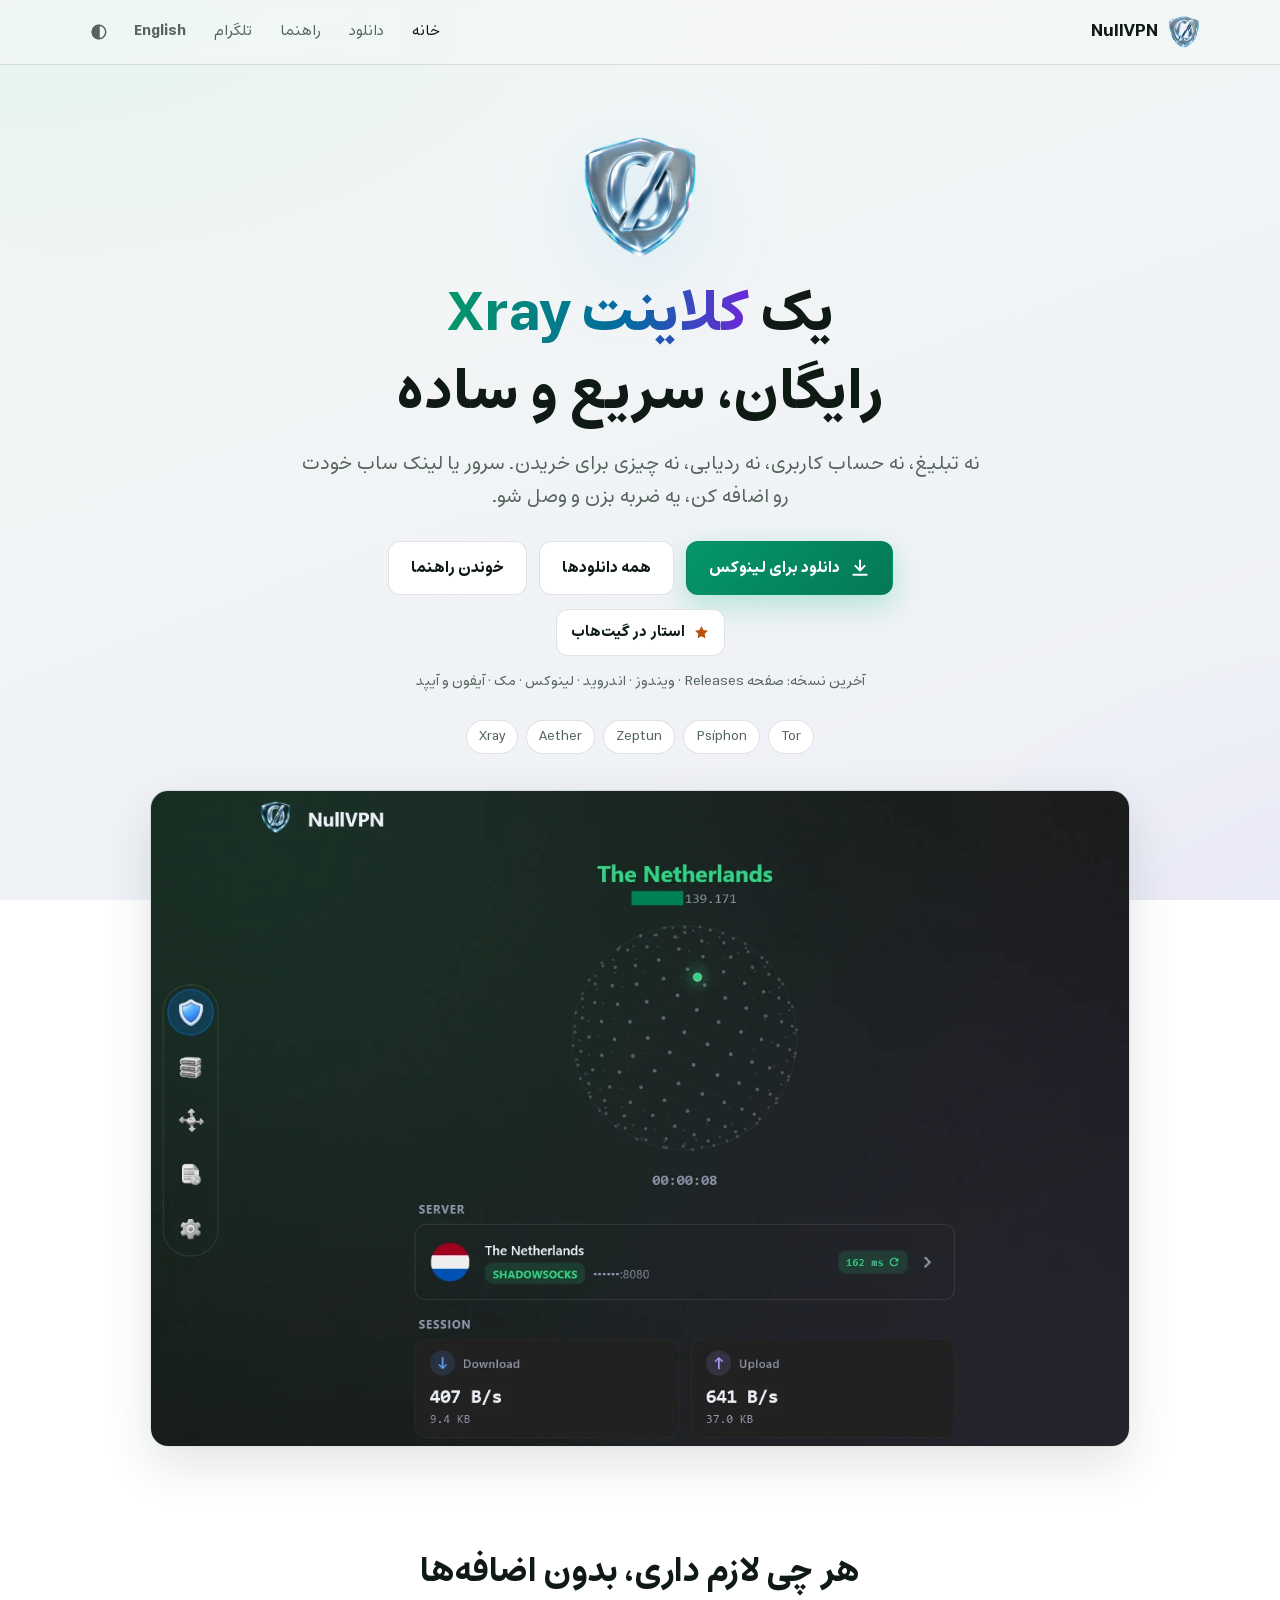
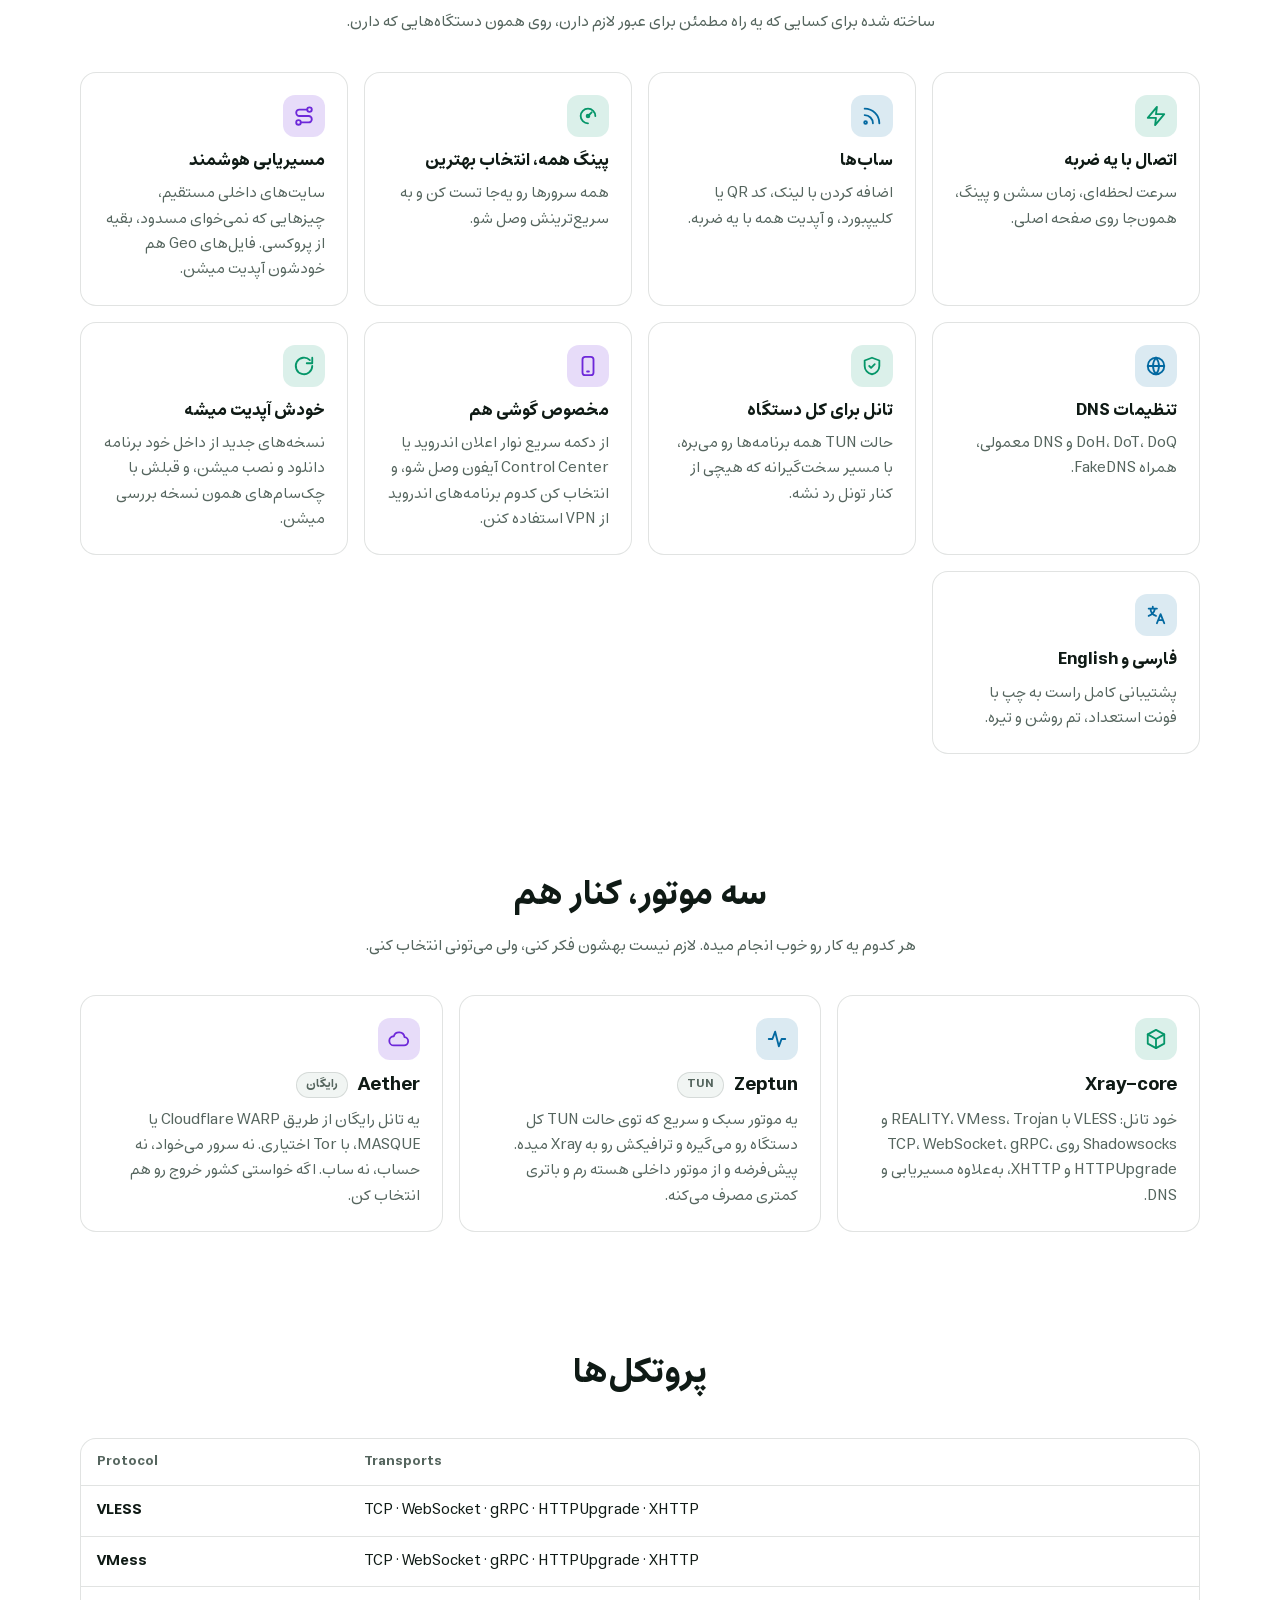
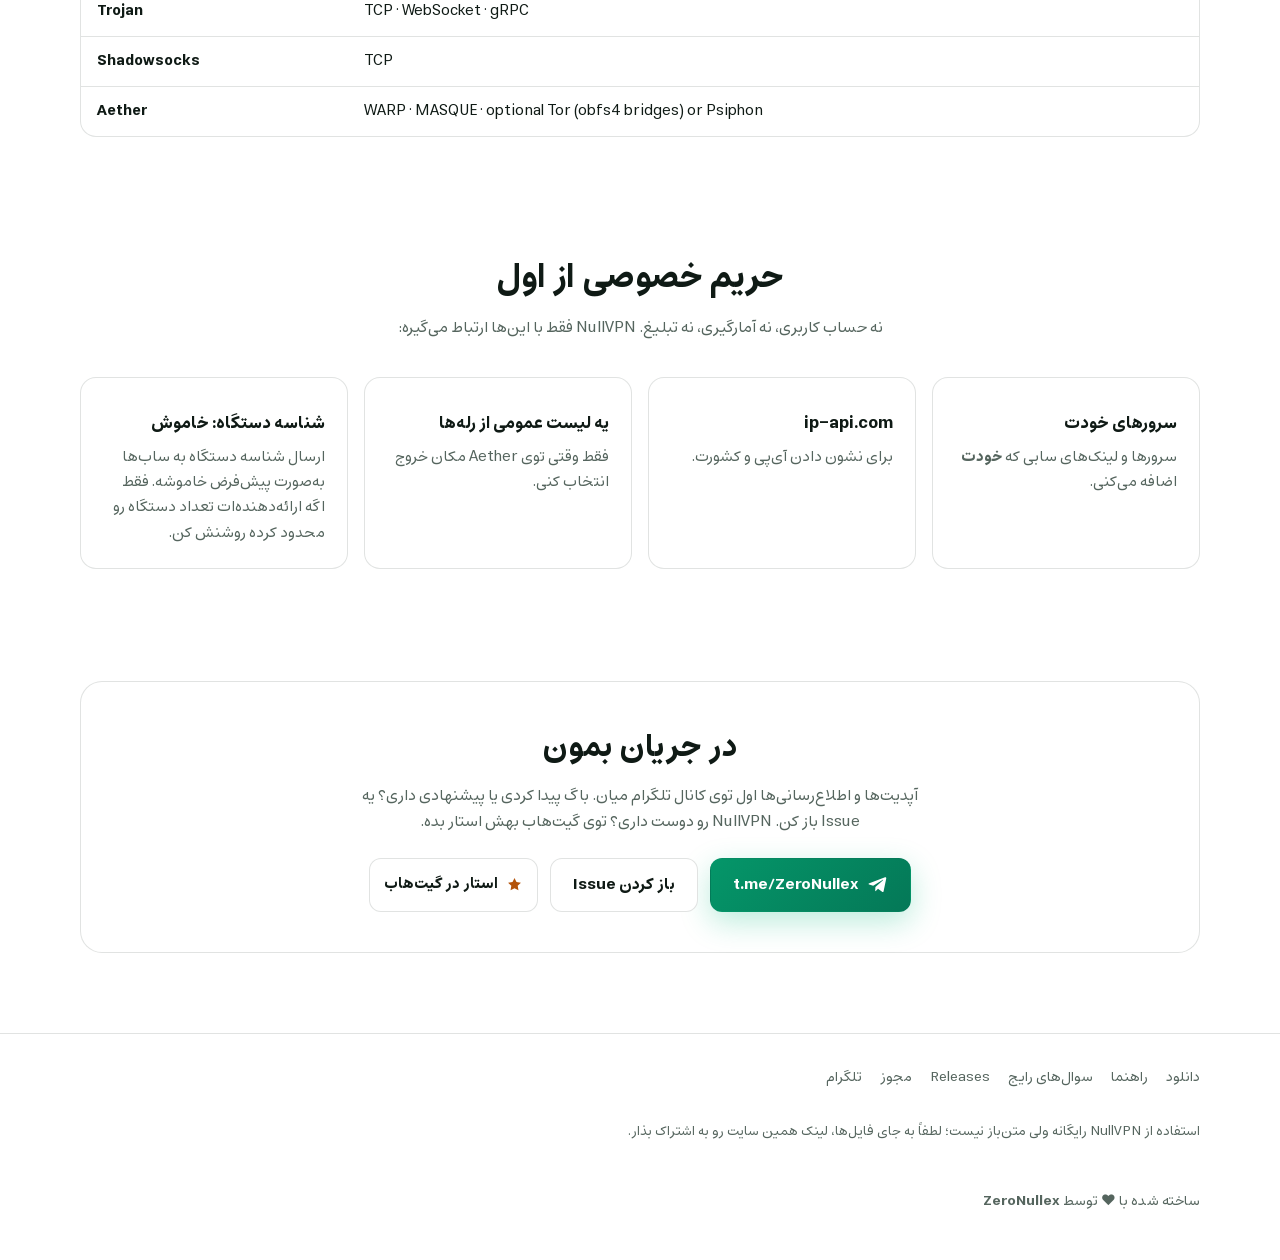
==== commit 3e63c9d0: "Live Web" ====
--- a/fa/index.html
+++ b/fa/index.html
@@ -19,9 +19,9 @@
 <link rel="preconnect" href="https://fonts.googleapis.com">
 <link rel="preconnect" href="https://fonts.gstatic.com" crossorigin>
 <link rel="stylesheet" href="https://fonts.googleapis.com/css2?family=Inter:wght@400;600;700;800&family=JetBrains+Mono:wght@400;600&display=swap">
-<link rel="stylesheet" href="../assets/style.css?v=3">
+<link rel="stylesheet" href="../assets/style.css?v=6">
 <script>try{var t=localStorage.getItem("theme");if(t)document.documentElement.setAttribute("data-theme",t)}catch(e){}</script>
-<script src="../assets/site.js?v=3" defer></script>
+<script src="../assets/site.js?v=5" defer></script>
 </head>
 <body>
 
@@ -55,6 +55,7 @@
         <a class="btn btn-ghost" href="download.html">همه دانلودها</a>
         <a class="btn btn-ghost" href="guide.html">خوندن راهنما</a>
       </div>
+      <div class="hero-star"><a class="star-btn" href="https://github.com/snarefps/NullVPN" rel="noopener" title="NullVPN رو توی گیت‌هاب باز می‌کنه تا بهش استار بدی"><span class="star-main"><svg viewBox="0 0 24 24" fill="currentColor" aria-hidden="true"><path d="M12 2.8l2.8 5.8 6.3.9-4.6 4.4 1.1 6.3L12 17.2l-5.6 3 1.1-6.3L2.9 9.5l6.3-.9z"/></svg><span>استار در گیت‌هاب</span></span><span class="star-count" data-stars hidden></span></a></div>
       <p class="hero-note">آخرین نسخه: <span data-version>صفحه Releases</span> · ویندوز · اندروید · لینوکس · مک · آیفون و آیپد</p>
       <ul class="pills" dir="ltr">
         <li>Xray</li><li>Aether</li><li>Zeptun</li><li>Psiphon</li><li>Tor</li>
@@ -187,13 +188,14 @@
     <div class="wrap">
       <div class="cta-band">
         <h2>در جریان بمون</h2>
-        <p>آپدیت‌ها و اطلاع‌رسانی‌ها اول توی کانال تلگرام میان. باگ پیدا کردی یا پیشنهادی داری؟ یه Issue باز کن.</p>
+        <p>آپدیت‌ها و اطلاع‌رسانی‌ها اول توی کانال تلگرام میان. باگ پیدا کردی یا پیشنهادی داری؟ یه Issue باز کن. NullVPN رو دوست داری؟ توی گیت‌هاب بهش استار بده.</p>
         <div class="hero-actions">
           <a class="btn btn-primary" href="https://t.me/ZeroNullex" rel="noopener">
             <svg viewBox="0 0 24 24" fill="currentColor" aria-hidden="true"><path d="M21.9 4.3 18.7 19.4c-.2 1.1-.9 1.3-1.8.8l-4.9-3.6-2.4 2.3c-.3.3-.5.5-1 .5l.3-5 9.1-8.2c.4-.4-.1-.6-.6-.2L6.2 13 1.4 11.5c-1-.3-1-1 .2-1.5l18.8-7.2c.9-.3 1.6.2 1.5 1.5z"/></svg>
             <span dir="ltr">t.me/ZeroNullex</span>
           </a>
           <a class="btn btn-ghost" href="https://github.com/snarefps/NullVPN/issues" rel="noopener">باز کردن Issue</a>
+          <a class="star-btn" href="https://github.com/snarefps/NullVPN" rel="noopener" title="NullVPN رو توی گیت‌هاب باز می‌کنه تا بهش استار بدی"><span class="star-main"><svg viewBox="0 0 24 24" fill="currentColor" aria-hidden="true"><path d="M12 2.8l2.8 5.8 6.3.9-4.6 4.4 1.1 6.3L12 17.2l-5.6 3 1.1-6.3L2.9 9.5l6.3-.9z"/></svg><span>استار در گیت‌هاب</span></span><span class="star-count" data-stars hidden></span></a>
         </div>
       </div>
     </div>
--- a/assets/style.css
+++ b/assets/style.css
@@ -128,6 +128,32 @@
 }
 pre code { background: none; border: 0; padding: 0; font-size: inherit; }
 
+/* A command block with its copy button, which stays put while the code scrolls. */
+.code-box { position: relative; }
+/* The code scrolls, not the block, so nothing slides under the button. */
+.code-box pre { padding-right: 52px; overflow: hidden; }
+.code-box pre > code { display: block; overflow-x: auto; }
+.copy-btn {
+  position: absolute;
+  top: 8px;
+  right: 8px;
+  width: 32px;
+  height: 32px;
+  display: grid;
+  place-items: center;
+  padding: 0;
+  border: 1px solid var(--border);
+  border-radius: 8px;
+  background: var(--bg);
+  color: var(--muted);
+  cursor: pointer;
+  transition: color .15s, background .15s, border-color .15s;
+}
+.copy-btn svg { width: 16px; height: 16px; }
+.copy-btn:hover { color: var(--text); border-color: var(--muted); }
+.copy-btn:focus-visible { outline: 2px solid var(--accent); outline-offset: 2px; }
+.copy-btn.is-done { color: var(--accent); border-color: var(--accent); }
+
 .wrap { width: min(1120px, 100% - 32px); margin-inline: auto; }
 
 /* ---------- header ---------- */
@@ -548,6 +574,36 @@
 .cta-band h2 { margin: 0 0 8px; font-size: clamp(1.5rem, 4vw, 2rem); }
 .cta-band p { color: var(--muted); margin: 0 auto 22px; max-width: 560px; }
 
+/* ---------- GitHub star button ---------- */
+
+.hero-star { display: flex; justify-content: center; margin: 14px 0 0; }
+.star-btn {
+  display: inline-flex;
+  align-items: stretch;
+  border: 1px solid var(--border);
+  border-radius: 12px;
+  background: var(--surface);
+  color: var(--text);
+  font-weight: 600;
+  font-size: 0.95rem;
+  overflow: hidden;
+  transition: border-color .15s, background .15s;
+}
+.star-btn:hover { text-decoration: none; border-color: color-mix(in srgb, var(--warn) 55%, var(--border)); background: var(--surface-2); }
+.star-btn:focus-visible { outline: 2px solid var(--accent); outline-offset: 2px; }
+.star-main { display: inline-flex; align-items: center; gap: 8px; padding: 10px 14px; }
+.star-main svg { width: 17px; height: 17px; color: var(--warn); }
+.star-count {
+  display: inline-flex;
+  align-items: center;
+  padding: 10px 14px;
+  border-inline-start: 1px solid var(--border);
+  background: var(--surface-2);
+  font-variant-numeric: tabular-nums;
+  font-weight: 700;
+}
+.star-count[hidden] { display: none; }
+
 .site-footer {
   border-top: 1px solid var(--border);
   padding-block: 32px;
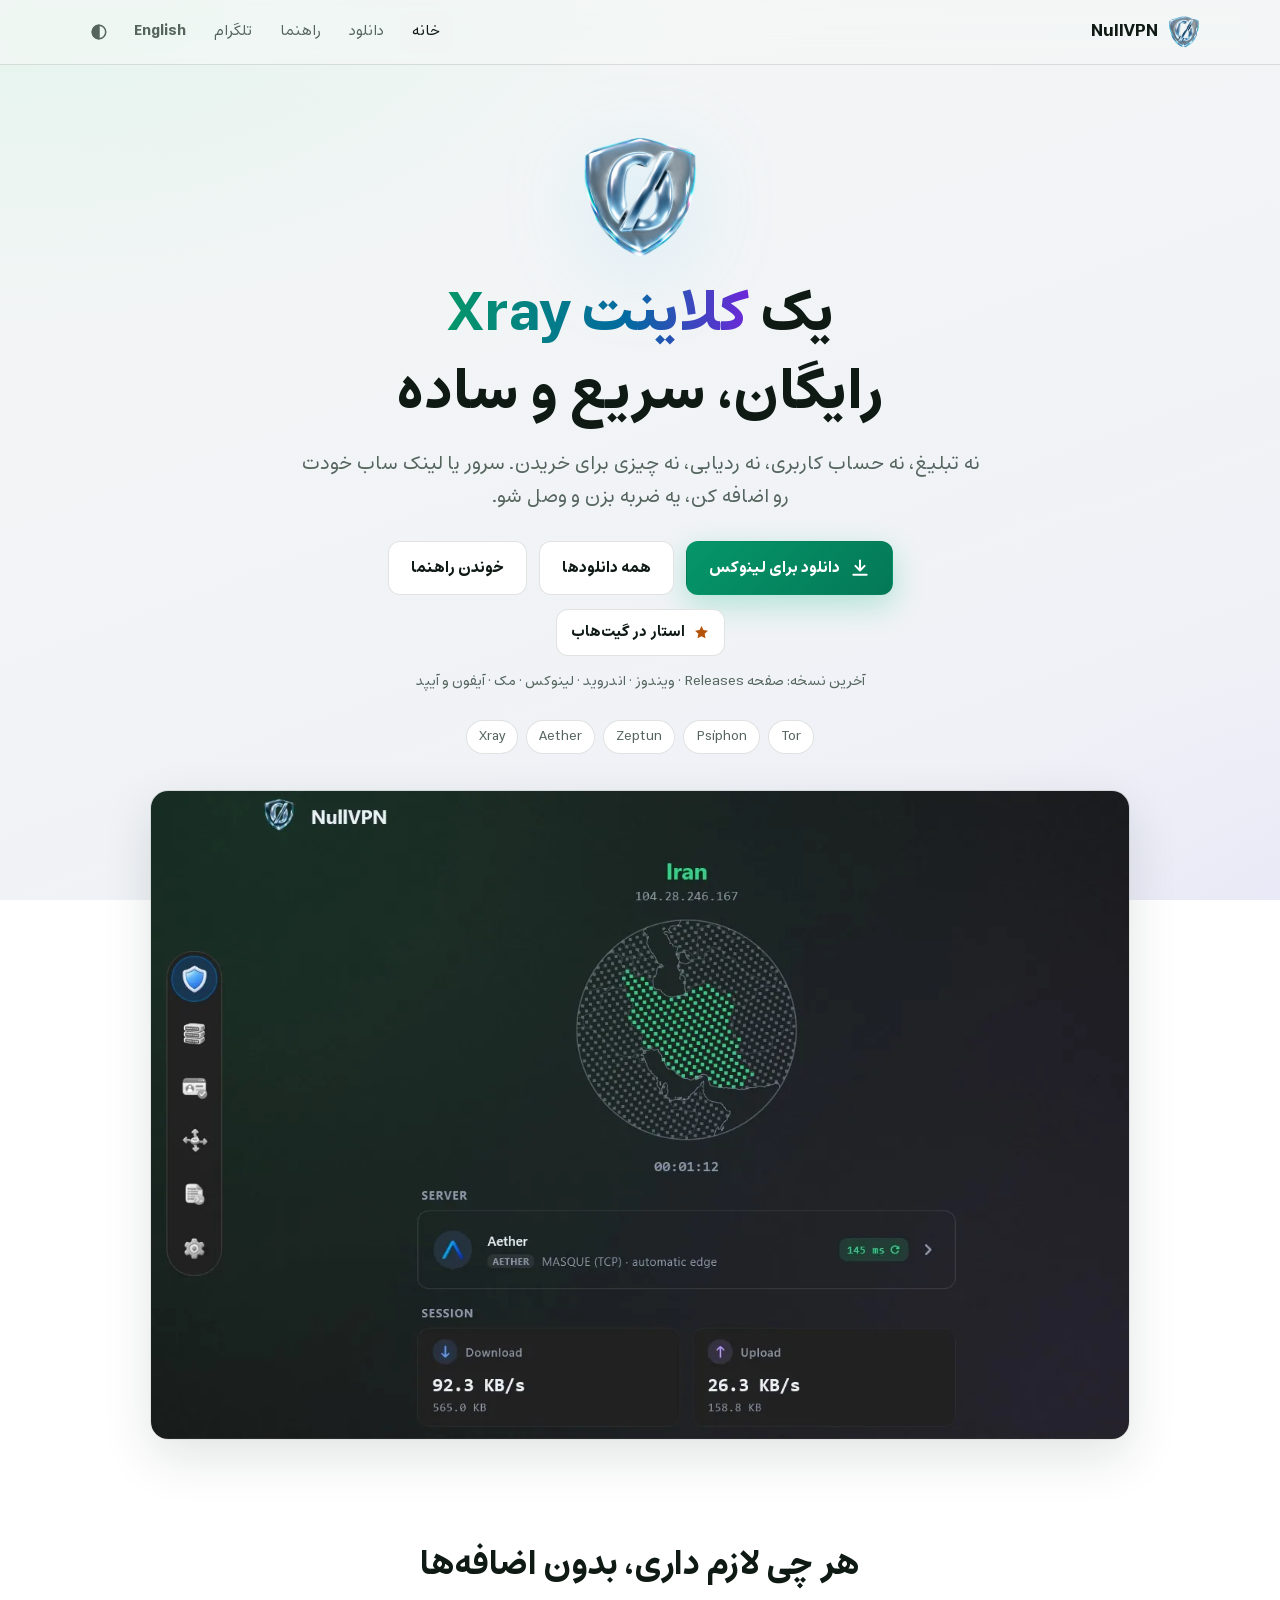
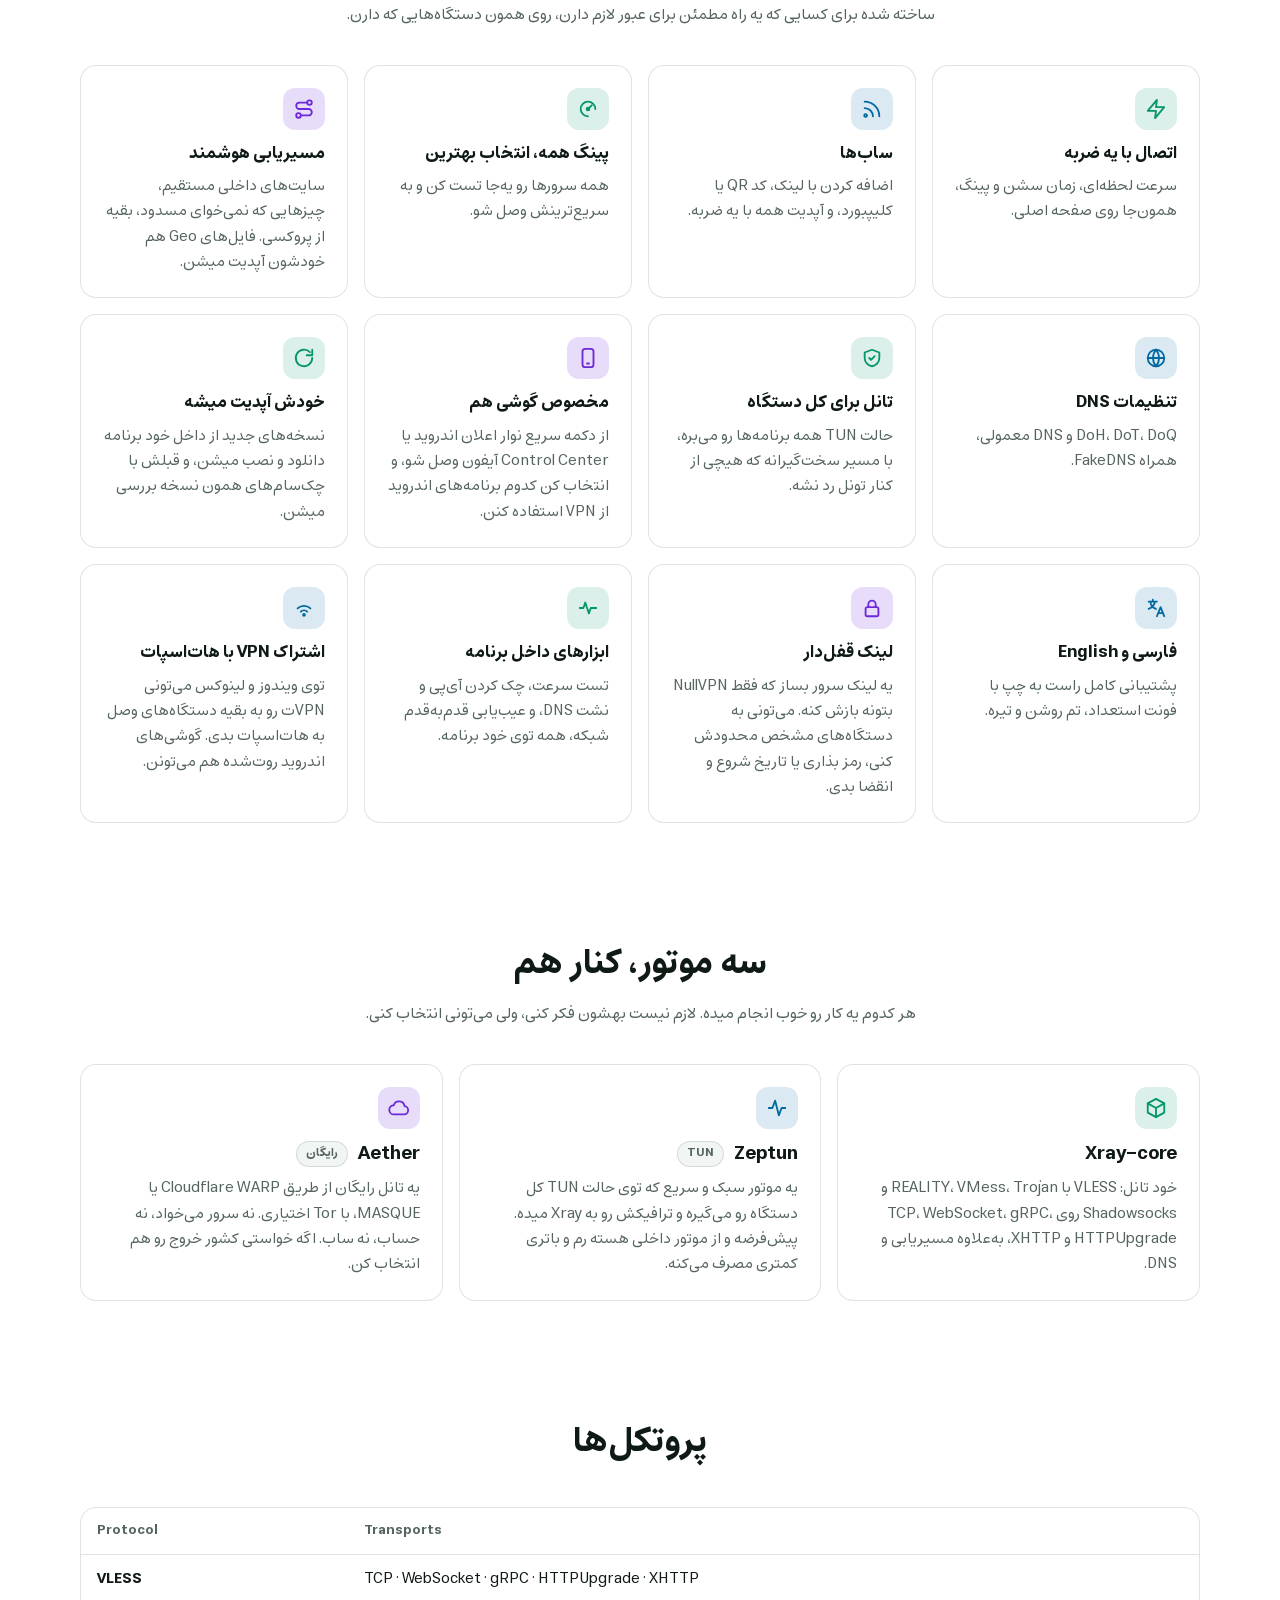
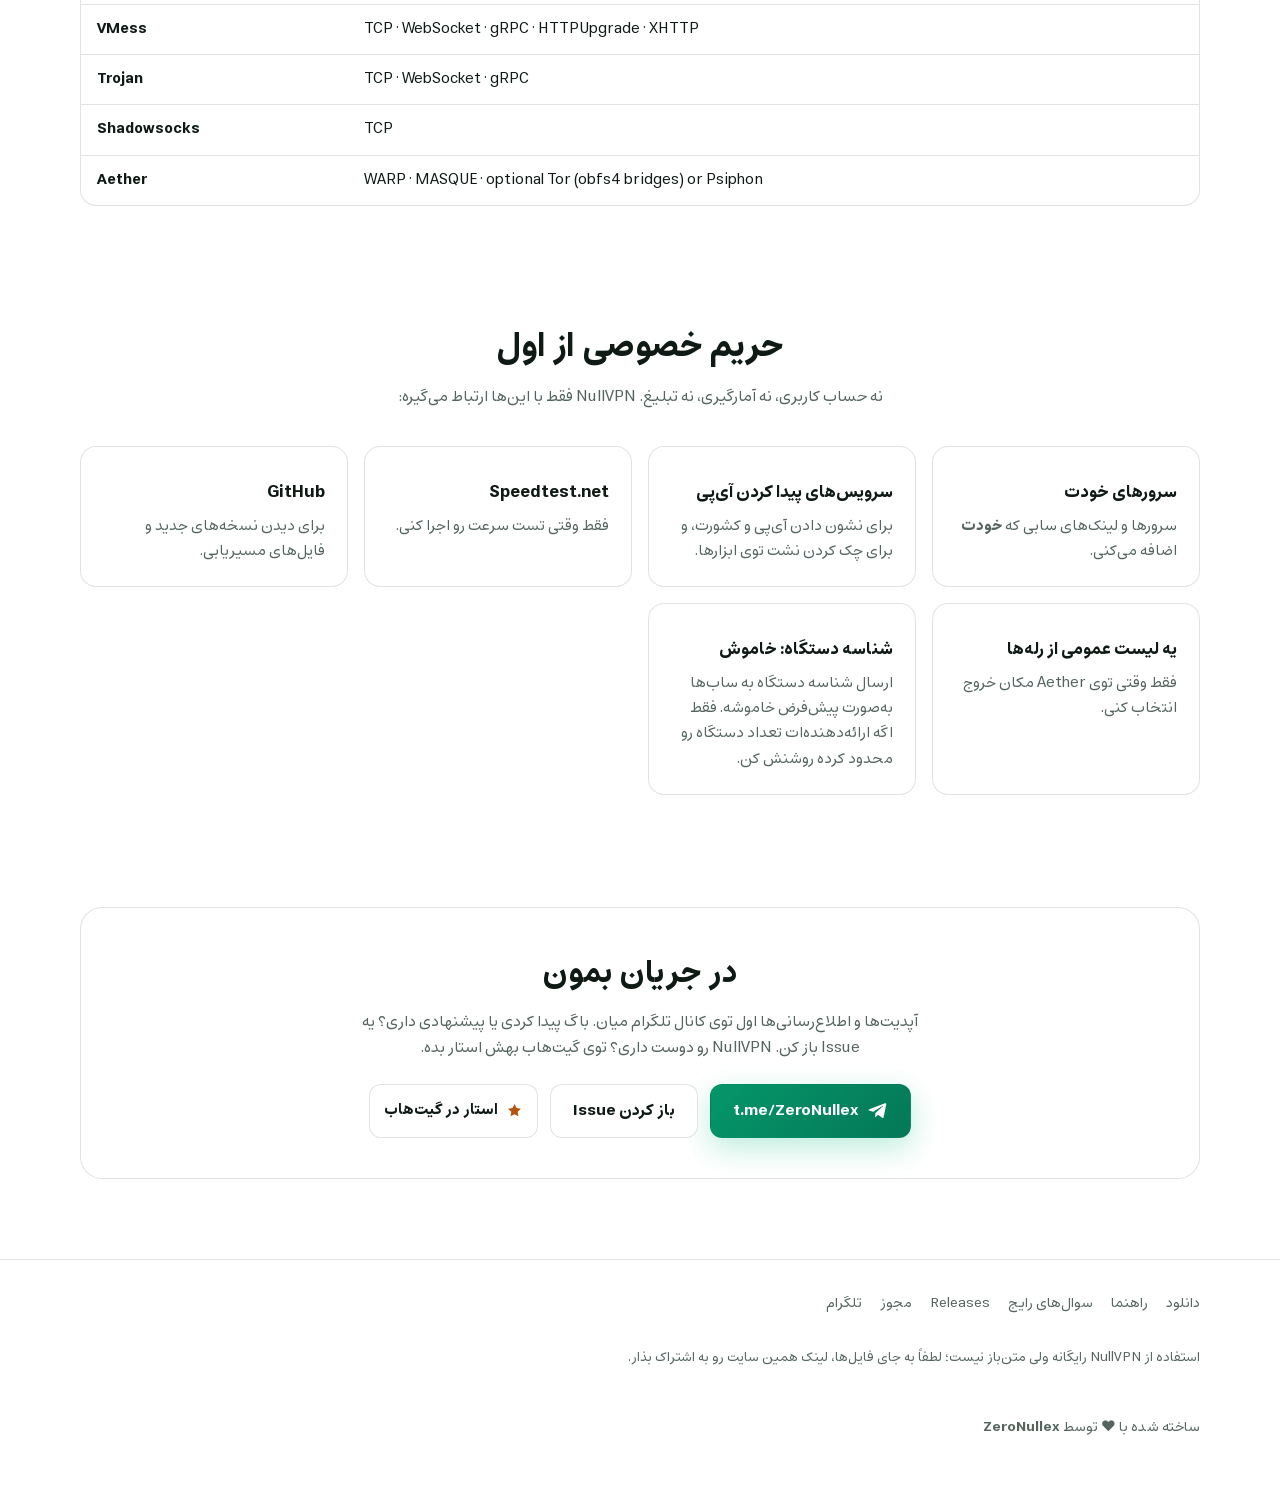
==== commit b5d52708: "Live Web" ====
--- a/fa/index.html
+++ b/fa/index.html
@@ -62,7 +62,7 @@
       </ul>
       <picture>
         <source srcset="../assets/screenshot.webp" type="image/webp">
-        <img class="shot" src="../assets/screenshot.jpg" alt="NullVPN در حالت وصل، با سرور، زمان سشن و سرعت لحظه‌ای" width="1266" height="848">
+        <img class="shot" src="../assets/screenshot.jpg" alt="NullVPN وصل شده از طریق Aether، با کشور، پینگ و دانلود و آپلود سشن" width="1271" height="842">
       </picture>
     </div>
   </section>
@@ -118,6 +118,21 @@
           <div class="ico ice"><svg viewBox="0 0 24 24" fill="none" stroke="currentColor" stroke-width="2" stroke-linecap="round" stroke-linejoin="round"><path d="M4 5h9M8.5 3v2M6 5c0 4 3 7 6 8M11 5c-1 4-4 7-7 8M13 21l4-10 4 10M14.5 17.5h5"/></svg></div>
           <h3>فارسی و English</h3>
           <p>پشتیبانی کامل راست به چپ با فونت استعداد، تم روشن و تیره.</p>
+        </div>
+        <div class="card">
+          <div class="ico violet"><svg viewBox="0 0 24 24" fill="none" stroke="currentColor" stroke-width="2" stroke-linecap="round" stroke-linejoin="round"><rect x="5" y="11" width="14" height="10" rx="2"/><path d="M8 11V8a4 4 0 0 1 8 0v3"/></svg></div>
+          <h3>لینک قفل‌دار</h3>
+          <p>یه لینک سرور بساز که فقط NullVPN بتونه بازش کنه. می‌تونی به دستگاه‌های مشخص محدودش کنی، رمز بذاری یا تاریخ شروع و انقضا بدی.</p>
+        </div>
+        <div class="card">
+          <div class="ico"><svg viewBox="0 0 24 24" fill="none" stroke="currentColor" stroke-width="2" stroke-linecap="round" stroke-linejoin="round"><path d="M3 12h4l2-6 4 12 2-6h6"/></svg></div>
+          <h3>ابزارهای داخل برنامه</h3>
+          <p>تست سرعت، چک کردن آی‌پی و نشت DNS، و عیب‌یابی قدم‌به‌قدم شبکه، همه توی خود برنامه.</p>
+        </div>
+        <div class="card">
+          <div class="ico ice"><svg viewBox="0 0 24 24" fill="none" stroke="currentColor" stroke-width="2" stroke-linecap="round" stroke-linejoin="round"><path d="M5 12.5a10 10 0 0 1 14 0M8.5 16a5 5 0 0 1 7 0"/><circle cx="12" cy="19.5" r="1"/></svg></div>
+          <h3>اشتراک VPN با هات‌اسپات</h3>
+          <p>توی ویندوز و لینوکس می‌تونی VPNت رو به بقیه دستگاه‌های وصل به هات‌اسپات بدی. گوشی‌های اندروید روت‌شده هم می‌تونن.</p>
         </div>
       </div>
     </div>
@@ -177,7 +192,9 @@
       </div>
       <div class="grid">
         <div class="card"><h3>سرورهای خودت</h3><p>سرورها و لینک‌های سابی که <strong>خودت</strong> اضافه می‌کنی.</p></div>
-        <div class="card"><h3>ip-api.com</h3><p>برای نشون دادن آی‌پی و کشورت.</p></div>
+        <div class="card"><h3>سرویس‌های پیدا کردن آی‌پی</h3><p>برای نشون دادن آی‌پی و کشورت، و برای چک کردن نشت توی ابزارها.</p></div>
+        <div class="card"><h3>Speedtest.net</h3><p>فقط وقتی تست سرعت رو اجرا کنی.</p></div>
+        <div class="card"><h3>GitHub</h3><p>برای دیدن نسخه‌های جدید و فایل‌های مسیریابی.</p></div>
         <div class="card"><h3>یه لیست عمومی از رله‌ها</h3><p>فقط وقتی توی Aether مکان خروج انتخاب کنی.</p></div>
         <div class="card"><h3>شناسه دستگاه: خاموش</h3><p>ارسال شناسه دستگاه به ساب‌ها به‌صورت پیش‌فرض خاموشه. فقط اگه ارائه‌دهنده‌ات تعداد دستگاه رو محدود کرده روشنش کن.</p></div>
       </div>
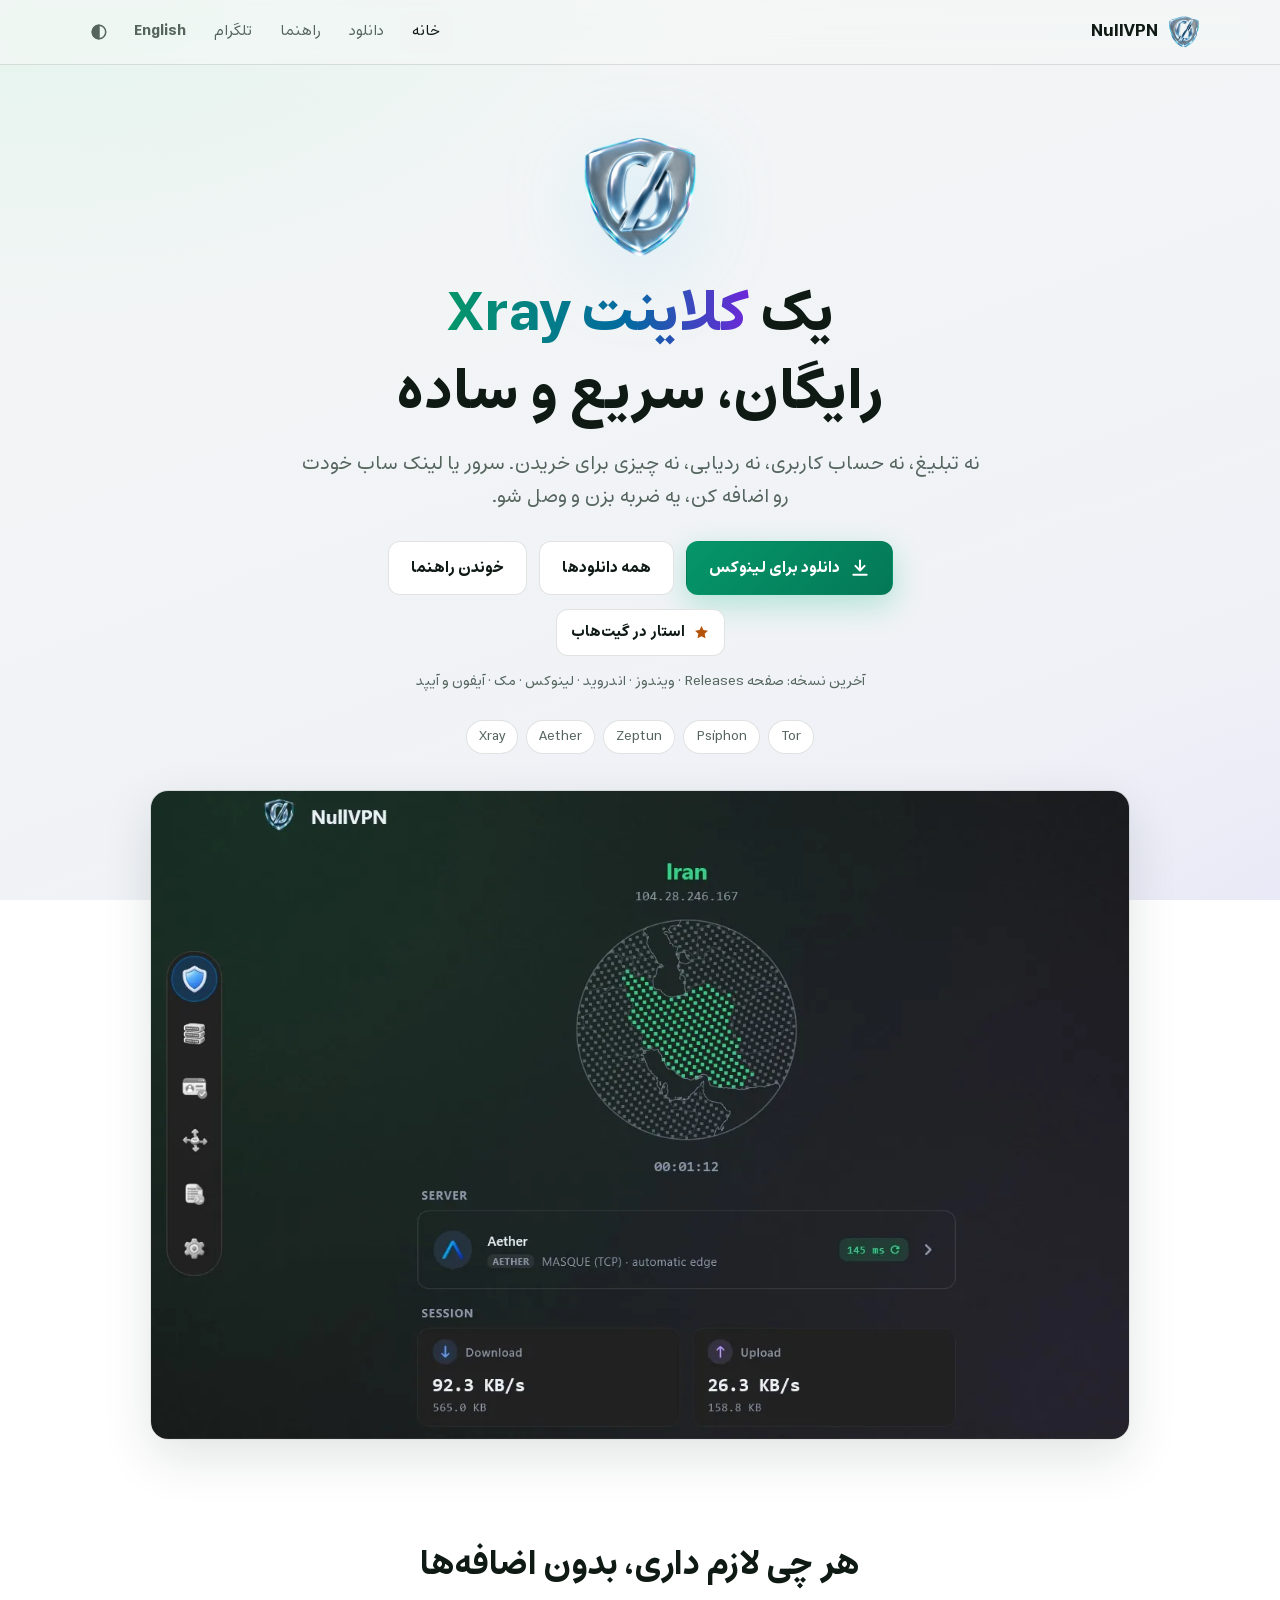
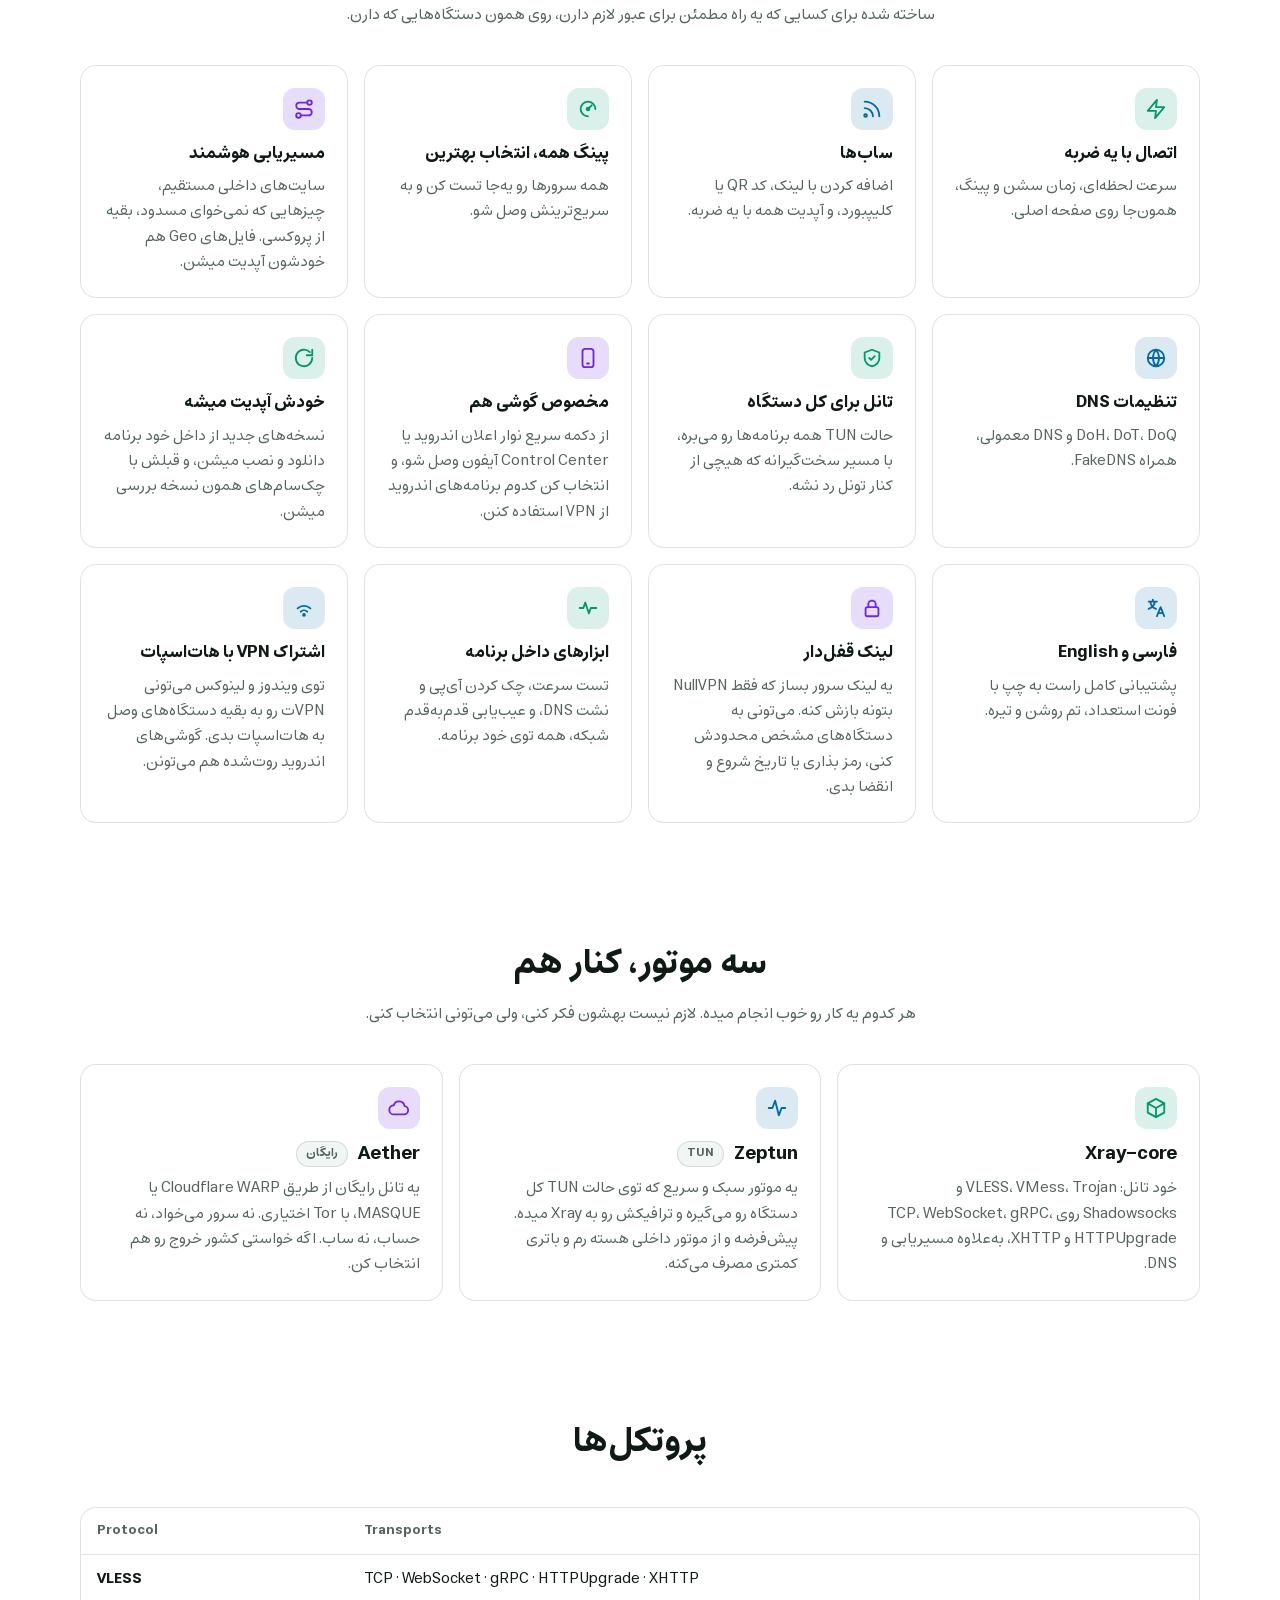
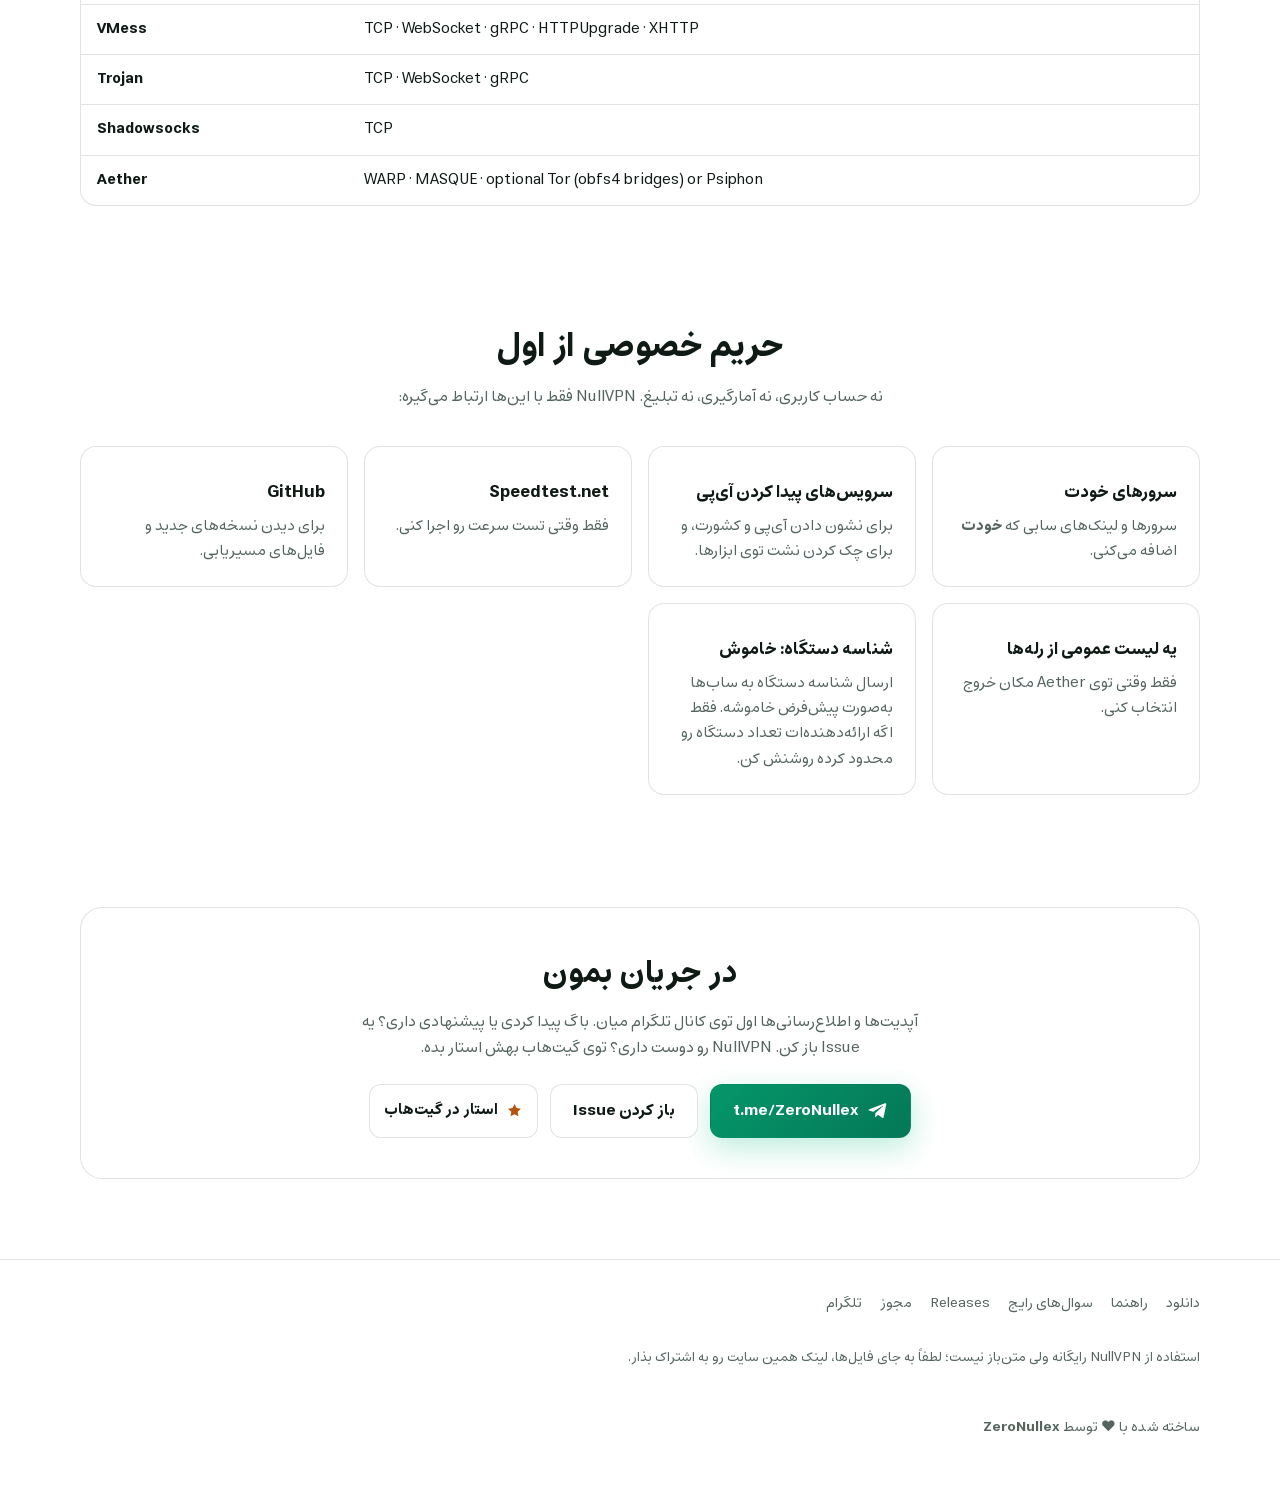
==== commit 593397e4: "Live Web" ====
--- a/fa/index.html
+++ b/fa/index.html
@@ -148,7 +148,7 @@
         <div class="card">
           <div class="ico"><svg viewBox="0 0 24 24" fill="none" stroke="currentColor" stroke-width="2" stroke-linecap="round" stroke-linejoin="round"><path d="m12 2 9 5v10l-9 5-9-5V7z"/><path d="m12 22V12M21 7l-9 5-9-5"/></svg></div>
           <h3>Xray-core</h3>
-          <p>خود تانل: VLESS با REALITY، VMess، Trojan و Shadowsocks روی TCP، WebSocket، gRPC، HTTPUpgrade و XHTTP، به‌علاوه مسیریابی و DNS.</p>
+          <p>خود تانل: VLESS، VMess، Trojan و Shadowsocks روی TCP، WebSocket، gRPC، HTTPUpgrade و XHTTP، به‌علاوه مسیریابی و DNS.</p>
         </div>
         <div class="card">
           <div class="ico ice"><svg viewBox="0 0 24 24" fill="none" stroke="currentColor" stroke-width="2" stroke-linecap="round" stroke-linejoin="round"><path d="M3 12h4l3-8 4 16 3-8h4"/></svg></div>
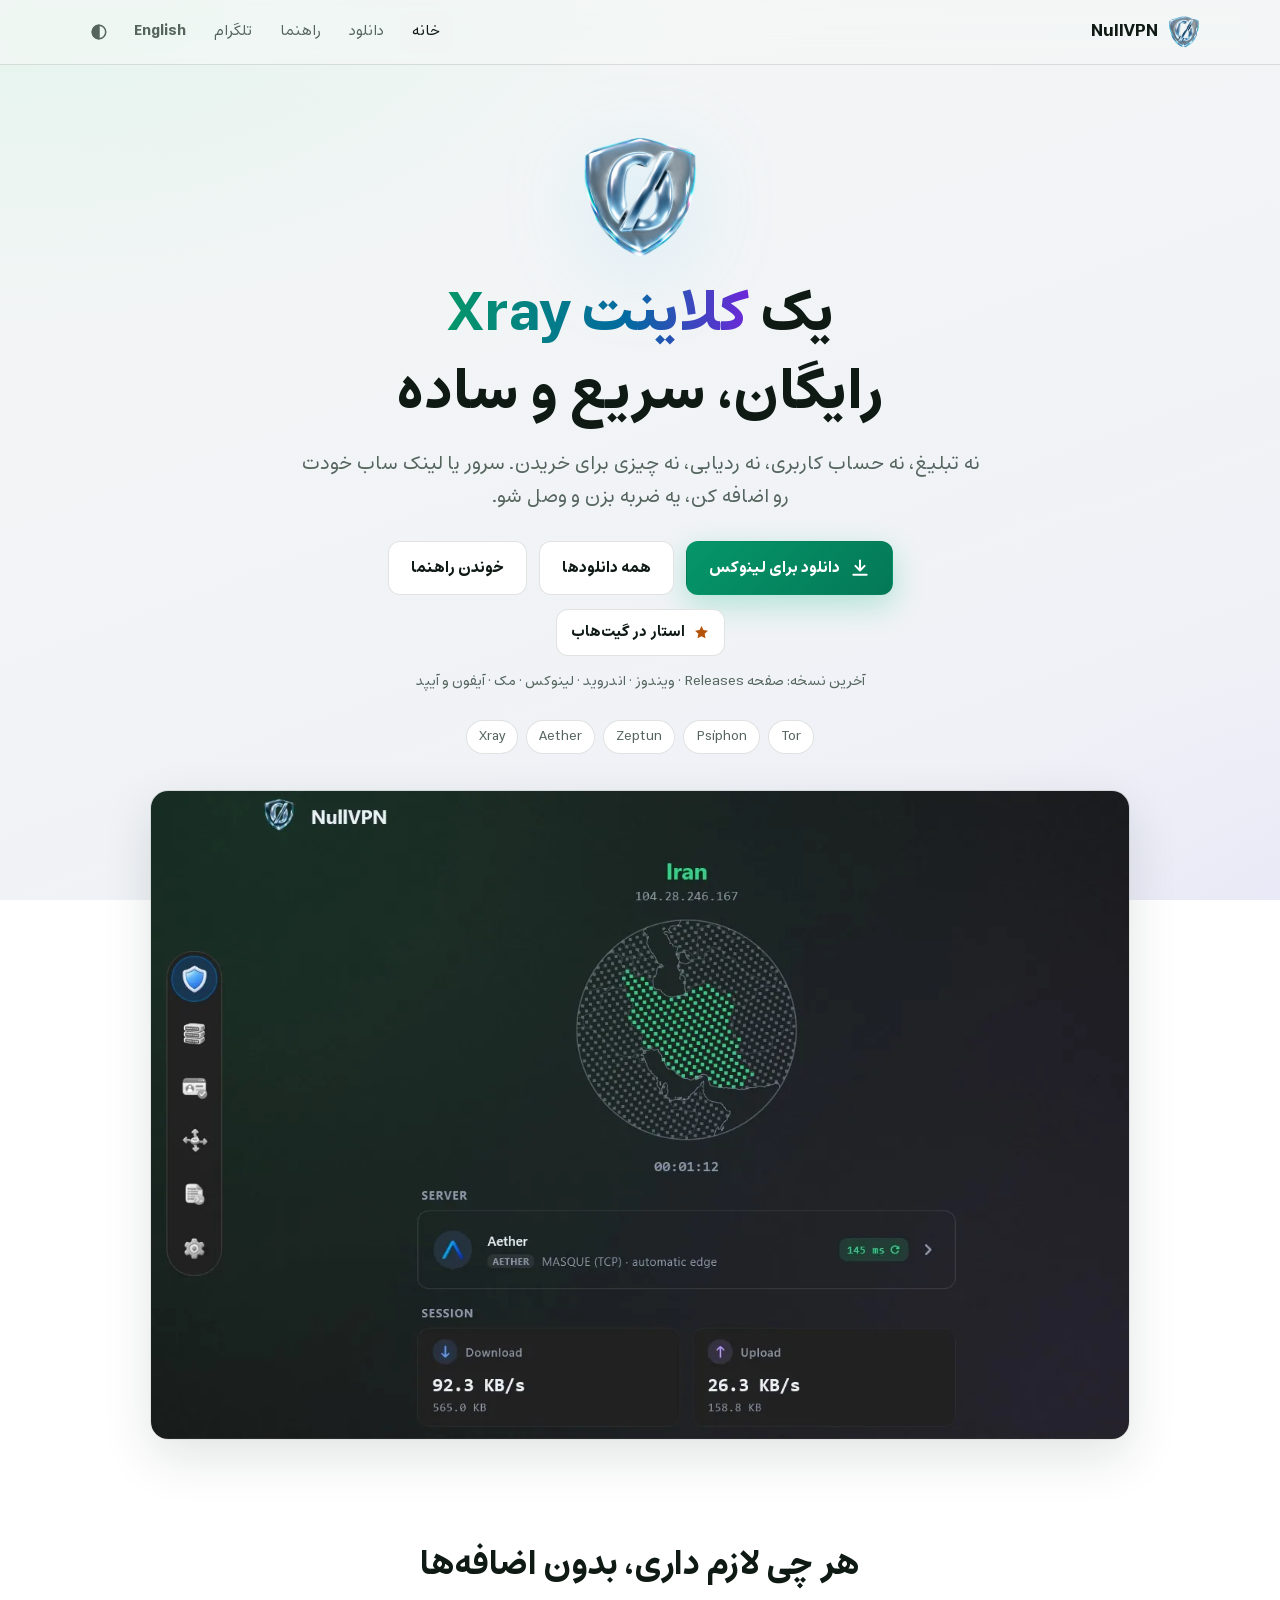
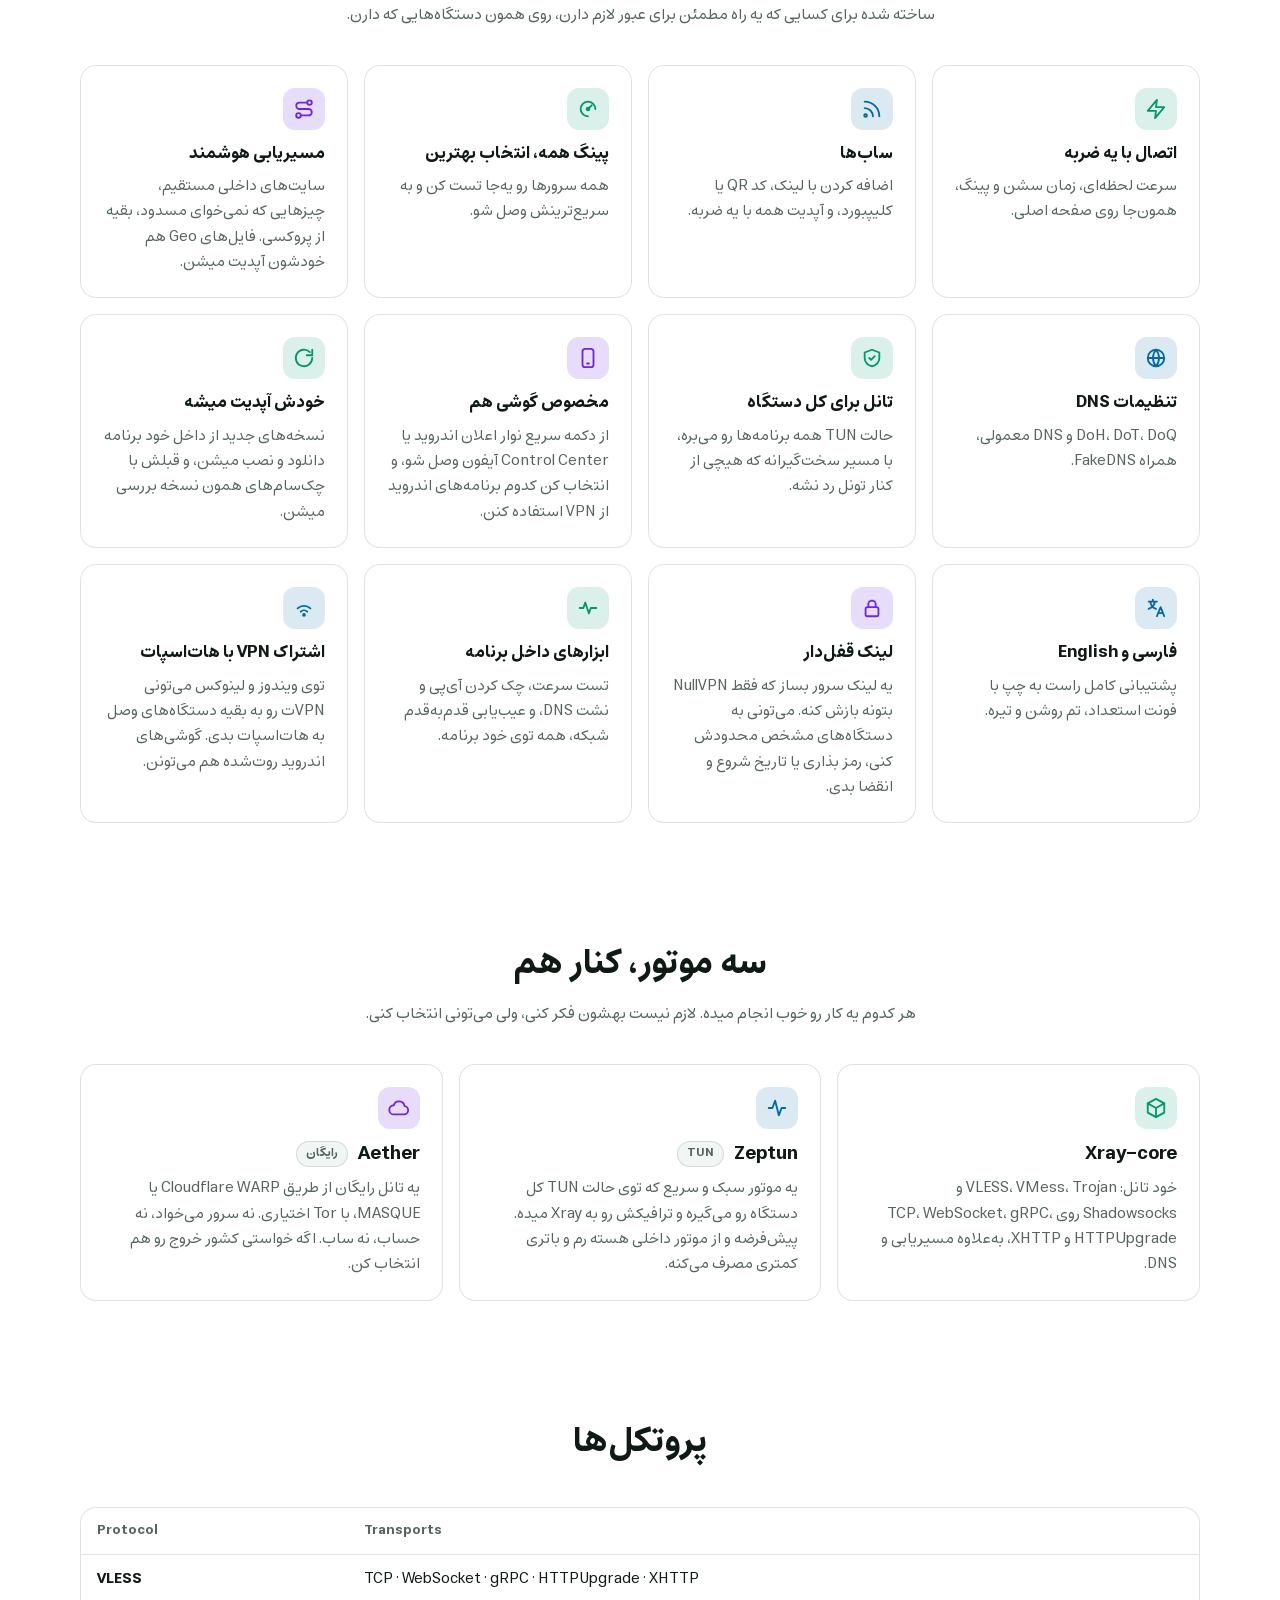
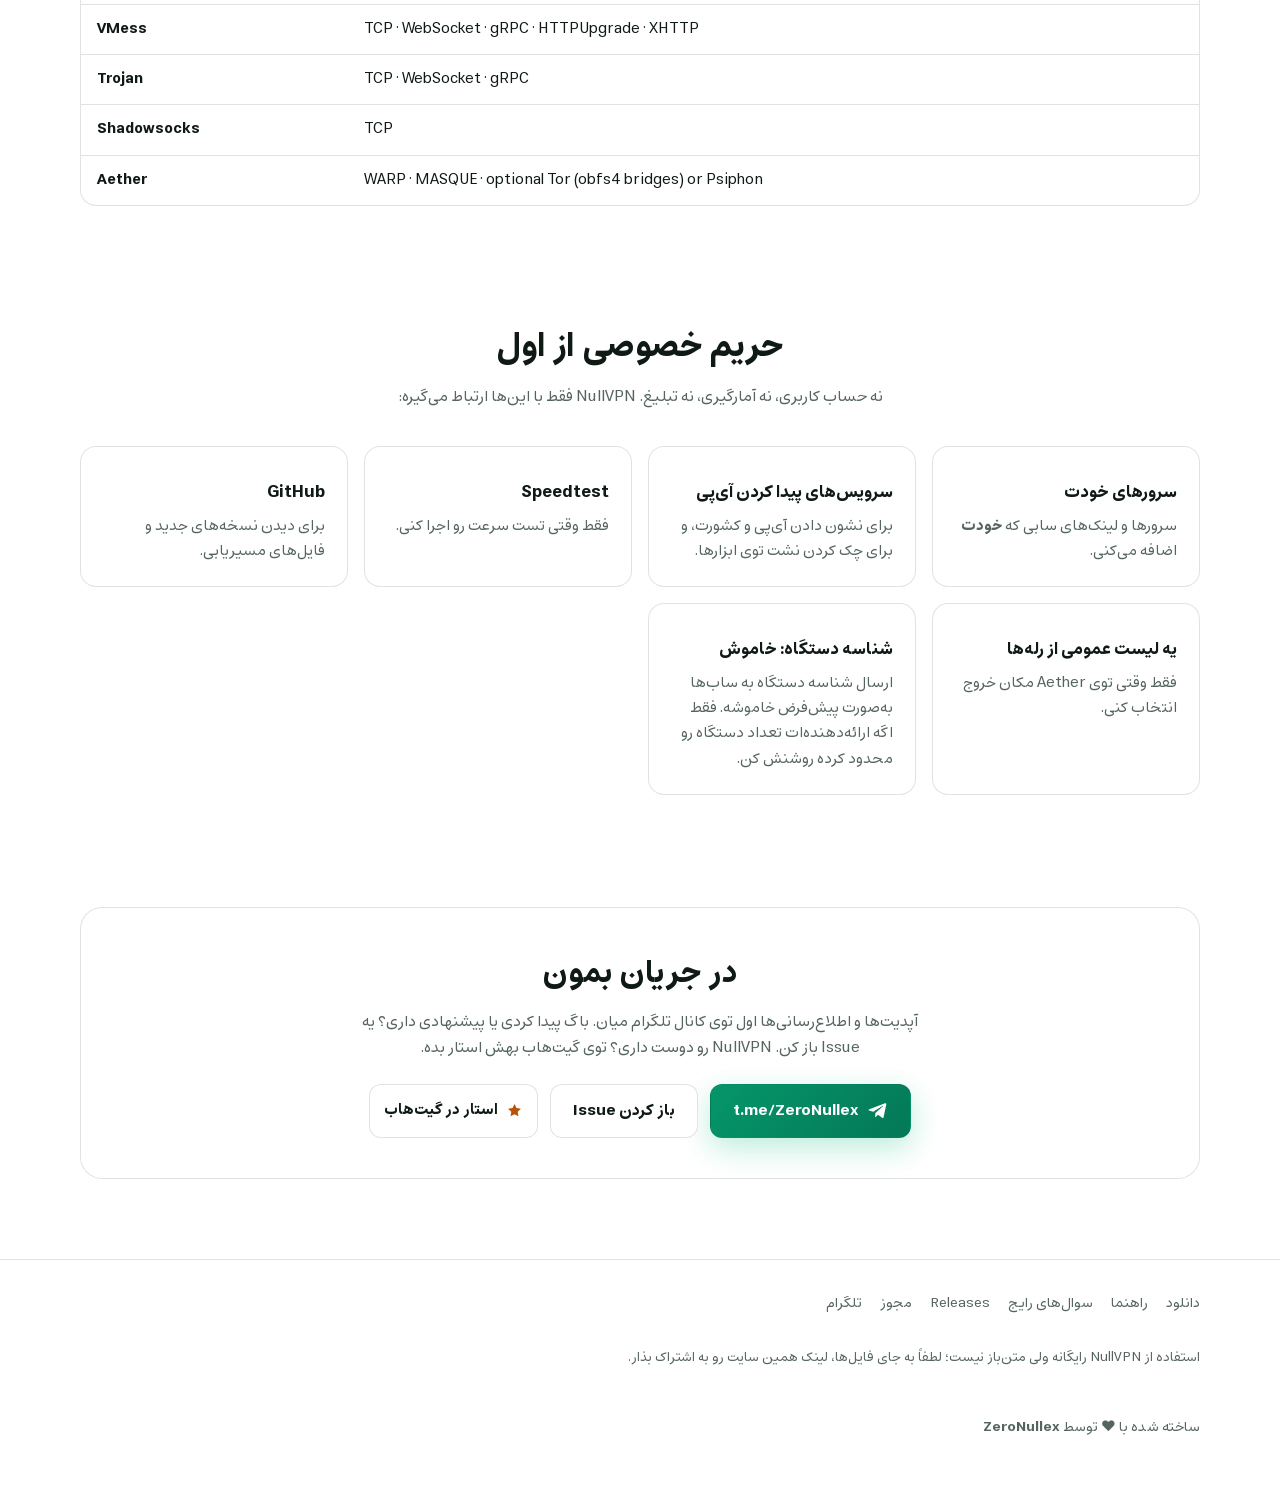
==== commit 9d570ae7: "Live Web" ====
--- a/fa/index.html
+++ b/fa/index.html
@@ -193,7 +193,7 @@
       <div class="grid">
         <div class="card"><h3>سرورهای خودت</h3><p>سرورها و لینک‌های سابی که <strong>خودت</strong> اضافه می‌کنی.</p></div>
         <div class="card"><h3>سرویس‌های پیدا کردن آی‌پی</h3><p>برای نشون دادن آی‌پی و کشورت، و برای چک کردن نشت توی ابزارها.</p></div>
-        <div class="card"><h3>Speedtest.net</h3><p>فقط وقتی تست سرعت رو اجرا کنی.</p></div>
+        <div class="card"><h3>Speedtest</h3><p>فقط وقتی تست سرعت رو اجرا کنی.</p></div>
         <div class="card"><h3>GitHub</h3><p>برای دیدن نسخه‌های جدید و فایل‌های مسیریابی.</p></div>
         <div class="card"><h3>یه لیست عمومی از رله‌ها</h3><p>فقط وقتی توی Aether مکان خروج انتخاب کنی.</p></div>
         <div class="card"><h3>شناسه دستگاه: خاموش</h3><p>ارسال شناسه دستگاه به ساب‌ها به‌صورت پیش‌فرض خاموشه. فقط اگه ارائه‌دهنده‌ات تعداد دستگاه رو محدود کرده روشنش کن.</p></div>
